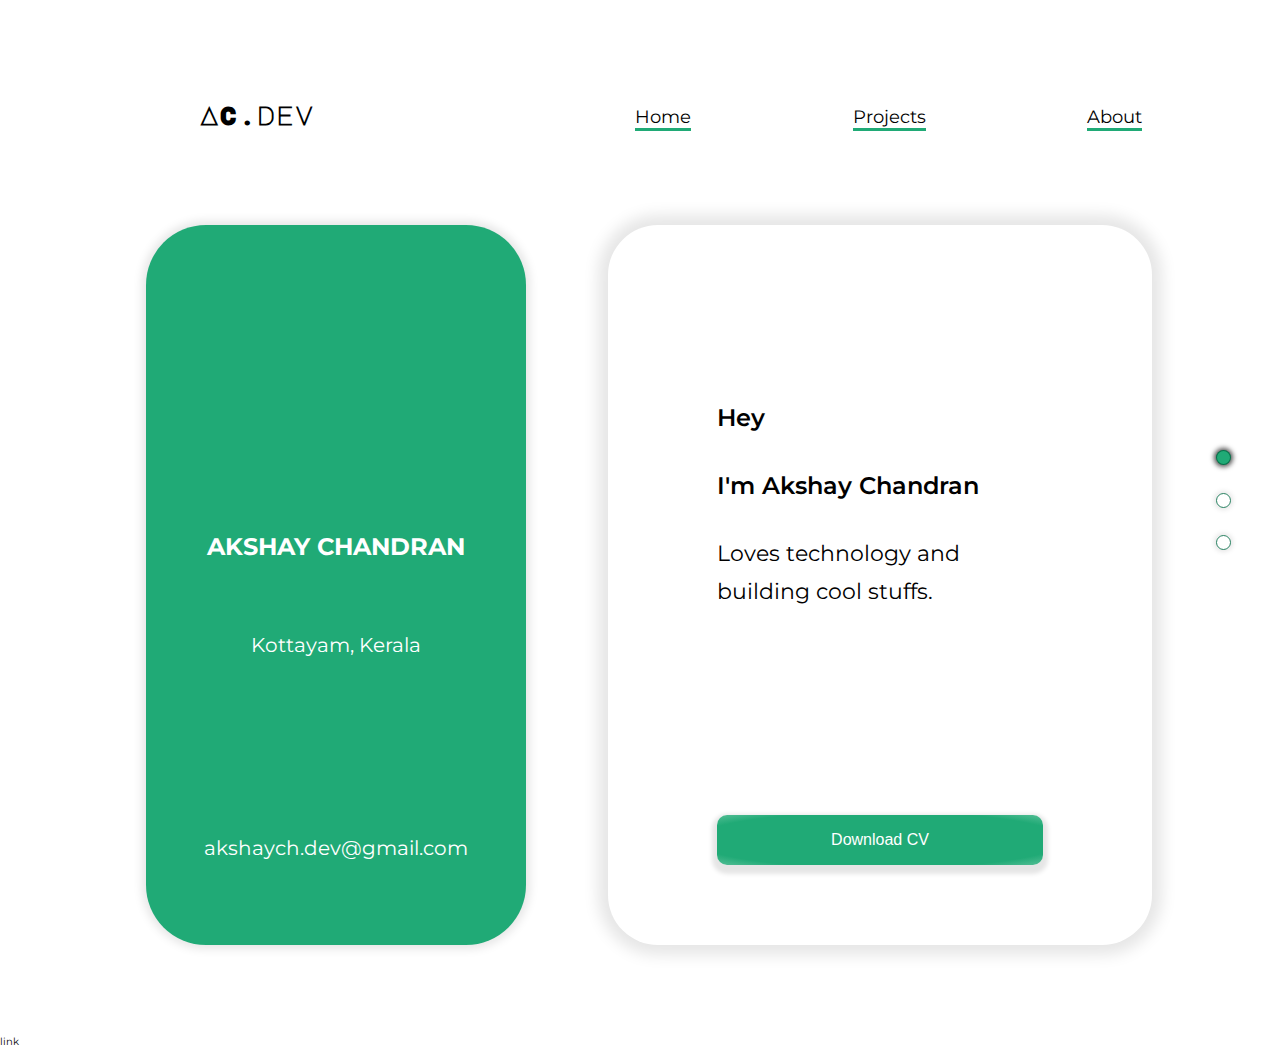
==== portfolio_page.html @ 0db4fcb4 "Home page completed." ====
<!DOCTYPE html>
<html lang="en">
<head>
    <meta charset="UTF-8">
    <meta name="viewport" content="width=device-width, initial-scale=1.0">
    <title>Portfolio Page</title>

    <!-- Local css -->
    <link rel="stylesheet" href="./styles/portfolio_page.css">

    <!-- Google fonts -->
    <link href="https://fonts.googleapis.com/css2?family=Major+Mono+Display&family=Montserrat&family=Poppins&display=swap"
    rel="stylesheet">

    <!-- Font awesome -->
    <link rel="stylesheet" href="https://cdnjs.cloudflare.com/ajax/libs/font-awesome/5.4.2/css/all.min.css"
        integrity="sha512-NicFTMUg/LwBeG8C7VG+gC4YiiRtQACl98QdkmfsLy37RzXdkaUAuPyVMND0olPP4Jn8M/ctesGSB2pgUBDRIw=="
        crossorigin="anonymous" />
</head>
<body>
    <main>
        <div class="nav-container nav-home">
            <nav id="navbar">
                <h1 id="heading">AC.dev</h1>
                <ul>
                    <li class="home-link"><a href="#home">Home</a></li>
                    <li class="about-link"><a href="#about">Projects</a></li>
                    <li class="project-link"><a href="#projects">About </a></li>
                </ul>
            </nav>
        </div>

        <!-- Side dots -->
        <div class="side-dots">
            <div class="dot1 dot-active"><a href="#"></a></div>
            <div class="dot2"><a href="#"></a></div>
            <div class="dot3"><a href="#"></a></div>
        </div>

        <section id="welcome">
            <div class="pf-card">
                <div class="pf-photo">
                    <img src="./images/Pf-images/akshay_round_crop.jpg" alt="" class="">
                </div>

                <h3 class="name">AKSHAY CHANDRAN</h3>
                <p class="pf-location"><i class="fas fa-map-marker-alt"></i> Kottayam, Kerala</p>
                <div class="pf-contact-icons">
                    <a href="#"><i class="fab fa-github"></i></a>
                    <a href="#"><i class="fab fa-linkedin-in"></i></a>
                </div>
                <p class="pf-email"><i class="fas fa-envelope"></i> akshaych.dev@gmail.com</p>

            </div>

            <div class="wel-note">
                <div class="wel-note-content">
                    <p class="wel-note-main">Hey</p>
                    <p class="wel-note-main">I'm Akshay Chandran</p>
                    <p class="wel-note-sub">Loves technology and building cool stuffs.</p>
                </div>
                <button class="wel-btn">Download CV</button>
            </div>

        </section>







        <section id="projects">
            <div class="project-tile">
                <a href="#">link</a>
            </div>
        </section>
        <section id="about">
            <div id="profile-link"></div>
        </section>
    </main>


    <!-- javascript -->
    <script src="./portfolio_page.js"></script>
</body>
</html>
---- styles/portfolio_page.css ----
html {
  font-size: 62.5%;
}

* {
  margin: 0;
  padding: 0;
  -webkit-box-sizing: border-box;
          box-sizing: border-box;
}

body {
  color: black;
  font-family: 'Montserrat', sans-serif;
}

h1 {
  font-size: 2.5rem;
  font-weight: bolder;
}

p {
  font-size: 1.4rem;
}

i {
  font-size: 1.5rem;
}

li {
  font-size: 1.6rem;
}

a {
  color: black;
  text-decoration: none;
}

.nav-home nav {
  min-height: 15vh;
  display: -ms-grid;
  display: grid;
  -ms-grid-columns: 5% 1fr 1fr 10%;
      grid-template-columns: 5% 1fr 1fr 10%;
  -ms-grid-rows: 5% 1fr 5%;
      grid-template-rows: 5% 1fr 5%;
  justify-items: center;
  -webkit-box-align: end;
      -ms-flex-align: end;
          align-items: flex-end;
}

.nav-home #heading {
  -ms-grid-column: 2;
  -ms-grid-column-span: 1;
  grid-column: 2/3;
  -ms-grid-row: 2;
  -ms-grid-row-span: 1;
  grid-row: 2/3;
  font-family: 'Major Mono Display', monospace;
  -ms-grid-column-align: self-start;
      justify-self: self-start;
  margin-left: 25%;
}

.nav-home ul {
  -ms-grid-column: 3;
  -ms-grid-column-span: 1;
  grid-column: 3/4;
  -ms-grid-row: 2;
  -ms-grid-row-span: 1;
  grid-row: 2/3;
  justify-self: self-end;
  width: 95%;
  display: -webkit-box;
  display: -ms-flexbox;
  display: flex;
  -webkit-box-pack: justify;
      -ms-flex-pack: justify;
          justify-content: space-between;
  padding-right: 10px;
}

.nav-home ul li {
  list-style: none;
  font-size: 1.8rem;
}

.nav-home ul li a {
  border-bottom: solid 3px #20AA76;
}

#welcome {
  display: -ms-grid;
  display: grid;
  -ms-grid-columns: 5% 1fr 1fr 10%;
      grid-template-columns: 5% 1fr 1fr 10%;
  -ms-grid-rows: 10% 1fr 10%;
      grid-template-rows: 10% 1fr 10%;
  justify-items: center;
  -webkit-box-align: center;
      -ms-flex-align: center;
          align-items: center;
}

#welcome .pf-card {
  -ms-grid-column: 2;
  -ms-grid-column-span: 1;
  grid-column: 2/3;
  -ms-grid-row: 2;
  -ms-grid-row-span: 1;
  grid-row: 2/3;
  width: 70%;
  height: 100%;
  border-radius: 60px;
  background: #20AA76;
  display: -webkit-box;
  display: -ms-flexbox;
  display: flex;
  -webkit-box-orient: vertical;
  -webkit-box-direction: normal;
      -ms-flex-direction: column;
          flex-direction: column;
  -ms-flex-pack: distribute;
      justify-content: space-around;
  -webkit-box-align: center;
      -ms-flex-align: center;
          align-items: center;
  color: white;
  -webkit-box-shadow: 0px 0px 10px 4px rgba(0, 0, 0, 0.1);
          box-shadow: 0px 0px 10px 4px rgba(0, 0, 0, 0.1);
}

#welcome .pf-card .pf-photo {
  border-radius: 50%;
  overflow: hidden;
  width: 16vw;
  height: 16vw;
  position: relative;
}

#welcome .pf-card .pf-photo img {
  position: absolute;
  width: 100%;
  height: auto;
  margin: auto;
}

#welcome .pf-card h3 {
  font-size: 2.4rem;
}

#welcome .pf-card p {
  font-size: 2rem;
}

#welcome .pf-card .pf-location i {
  font-size: 2.5rem;
}

#welcome .pf-card .pf-email {
  margin-bottom: 50px;
}

#welcome .pf-card .pf-email i {
  font-size: 2.5rem;
}

#welcome .pf-card .pf-contact-icons i {
  font-size: 3rem;
  margin: 10px;
  color: white;
}

#welcome .wel-note {
  -ms-grid-column: 3;
  -ms-grid-column-span: 1;
  grid-column: 3/4;
  -ms-grid-row: 2;
  -ms-grid-row-span: 1;
  grid-row: 2/3;
  width: 100%;
  height: 100%;
  border-radius: 50px;
  -webkit-box-shadow: 0px 0px 15px 10px rgba(0, 0, 0, 0.1);
          box-shadow: 0px 0px 15px 10px rgba(0, 0, 0, 0.1);
  display: -webkit-box;
  display: -ms-flexbox;
  display: flex;
  -webkit-box-orient: vertical;
  -webkit-box-direction: normal;
      -ms-flex-direction: column;
          flex-direction: column;
  -webkit-box-pack: center;
      -ms-flex-pack: center;
          justify-content: center;
  -webkit-box-align: center;
      -ms-flex-align: center;
          align-items: center;
  position: relative;
}

#welcome .wel-note .wel-note-content {
  margin: 20px 10px;
  width: 60%;
  height: 60%;
}

#welcome .wel-note p {
  font-size: 2.2rem;
  margin: 10px 0px;
  line-height: 3.8rem;
}

#welcome .wel-note .wel-note-main {
  margin: 30px 0px;
  font-size: 2.4rem;
  font-weight: 600;
}

#welcome .wel-note .wel-btn {
  position: absolute;
  top: 88%;
  -webkit-transform: translateY(-88%);
          transform: translateY(-88%);
  width: 60%;
  height: 50px;
  color: white;
  background: radial-gradient(#20AA76 80%, #20aa75c2);
  border: none;
  border-radius: 10px;
  font-size: 1.6rem;
  -webkit-box-shadow: 0px 4px 4px 5px rgba(0, 0, 0, 0.1);
          box-shadow: 0px 4px 4px 5px rgba(0, 0, 0, 0.1);
}

.side-dots {
  position: fixed;
  top: 50vh;
  left: 95vw;
  width: 15px;
  height: 100px;
  display: -webkit-box;
  display: -ms-flexbox;
  display: flex;
  -webkit-box-orient: vertical;
  -webkit-box-direction: normal;
      -ms-flex-direction: column;
          flex-direction: column;
  -webkit-box-pack: justify;
      -ms-flex-pack: justify;
          justify-content: space-between;
  -webkit-box-align: center;
      -ms-flex-align: center;
          align-items: center;
  background: white;
}

.side-dots div {
  border: 1px solid #006842d7;
  border-radius: 50%;
  width: 15px;
  height: 15px;
  -webkit-box-shadow: 0px 0px 5px 2px rgba(0, 0, 0, 0.1);
          box-shadow: 0px 0px 5px 2px rgba(0, 0, 0, 0.1);
}

.side-dots .dot-active {
  background: #20AA76;
  -webkit-box-shadow: 0px 0px 5px 2px rgba(0, 0, 0, 0.7);
          box-shadow: 0px 0px 5px 2px rgba(0, 0, 0, 0.7);
}

#welcome {
  height: 100vh;
}
/*# sourceMappingURL=portfolio_page.css.map */
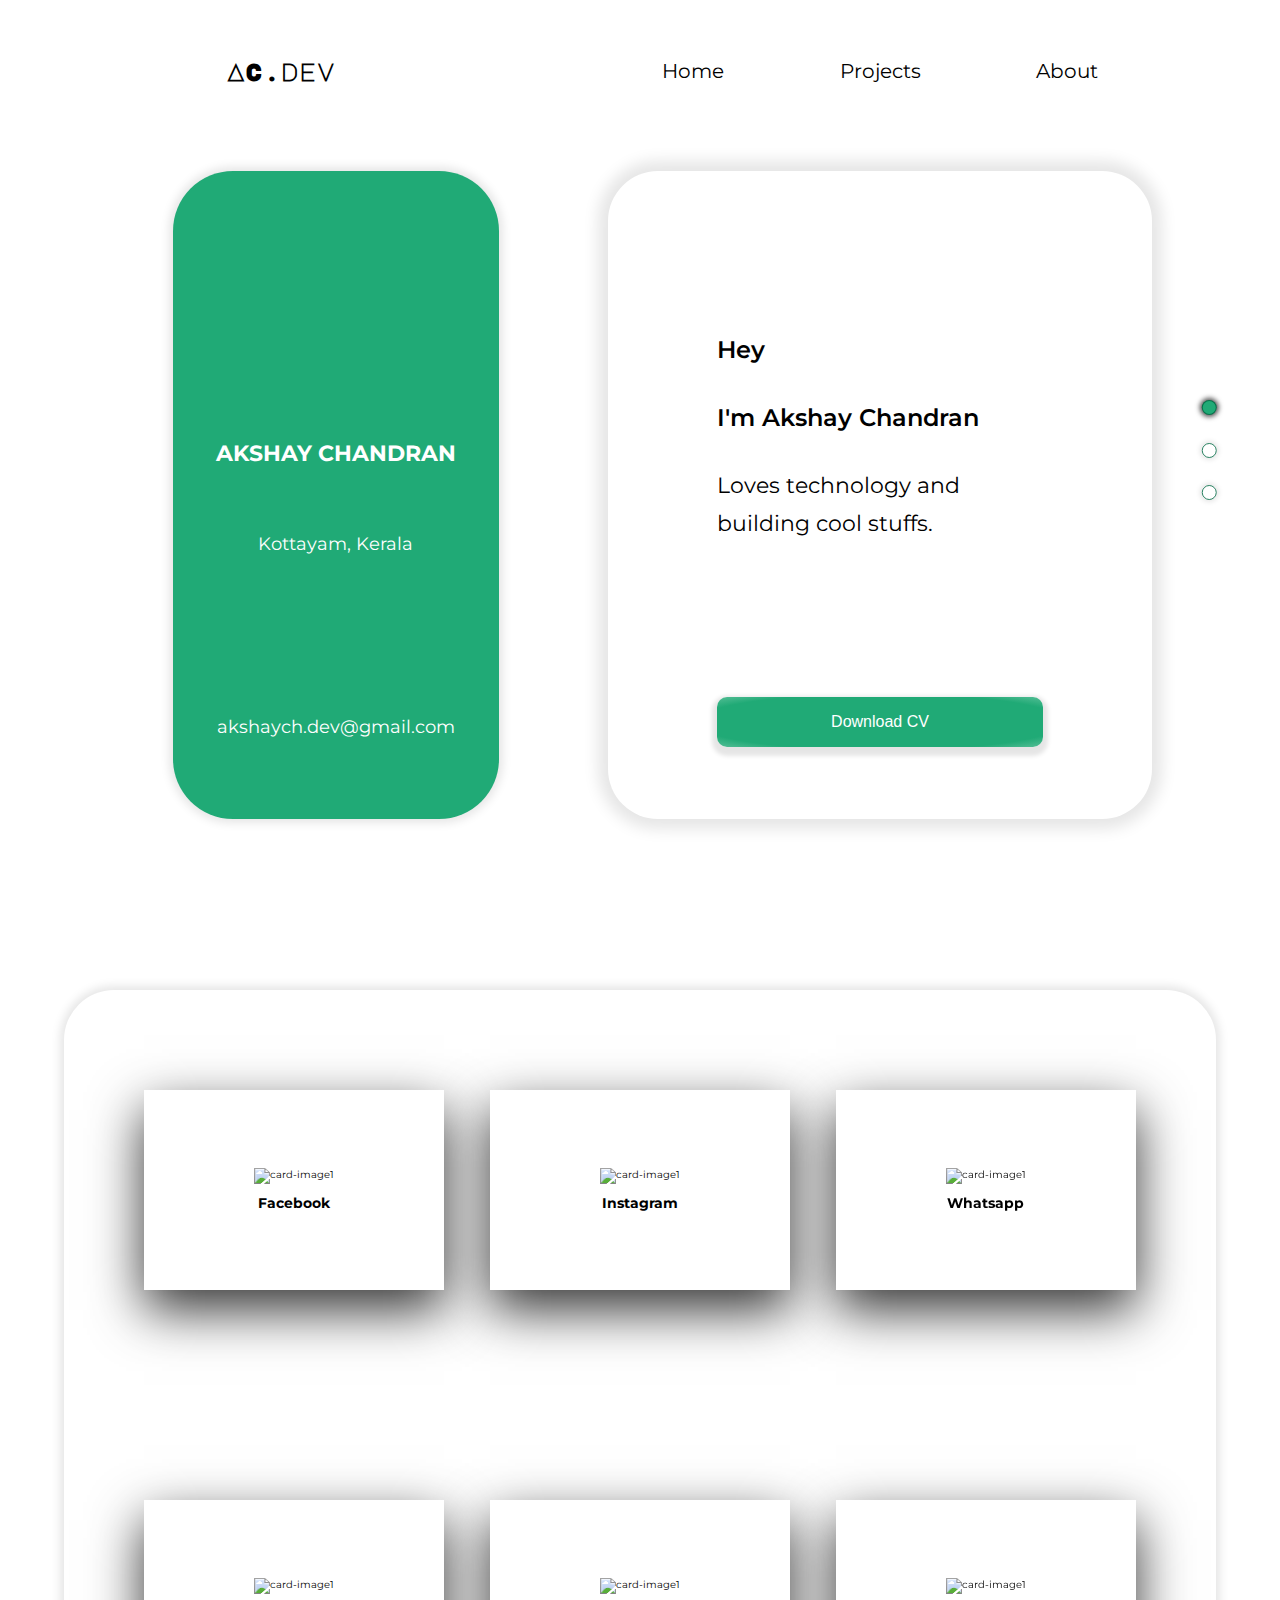
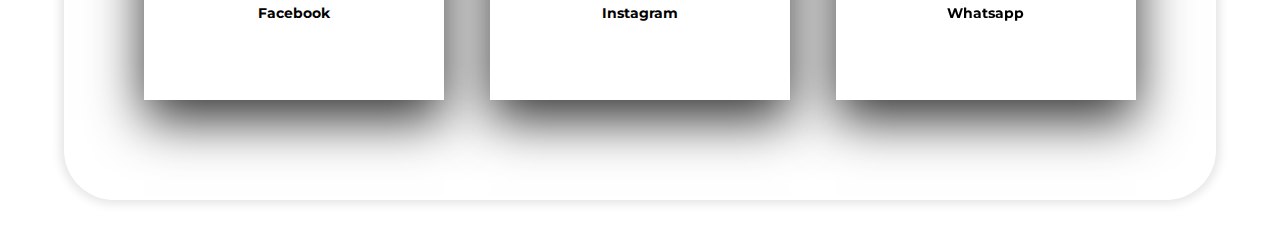
==== commit bb859426: "Projects page basic html and css added." ====
--- a/portfolio_page.html
+++ b/portfolio_page.html
@@ -22,10 +22,10 @@
         <div class="nav-container nav-home">
             <nav id="navbar">
                 <h1 id="heading">AC.dev</h1>
-                <ul>
-                    <li class="home-link"><a href="#home">Home</a></li>
-                    <li class="about-link"><a href="#about">Projects</a></li>
-                    <li class="project-link"><a href="#projects">About </a></li>
+                <ul class="nav-links">
+                    <li class="nav-link home-link"><a href="#home">Home</a></li>
+                    <li class="nav-link about-link"><a href="#about">Projects</a></li>
+                    <li class="nav-link project-link"><a href="#projects">About </a></li>
                 </ul>
             </nav>
         </div>
@@ -64,17 +64,123 @@
 
         </section>
 
+        <section id="projects">
+
+            <div class="project-tile container">
+
+                <div class="row-1">
+                    <div class="card">
+                        <div class="face face1">
+                            <div class="content">
+                                <img src="/images/facebook_low.png" alt="card-image1">
+                                <div class="title"><h3>Facebook</h3></div>
+                            </div>
+                        </div>
+                        <div class="face face2">
+                            <div class="content">
+                                <p>Lorem ipsum dolor sit amet consectetur adipisicing elit. Placeat quidem
+                                    veniam illum, minus eum voluptatem.
+                                </p>
+                                <a href="#">Read More</a>
+                            </div>
+                        </div>
+                    </div>
+
+                    <div class="card">
+                        <div class="face face1">
+                            <div class="content">
+                                <img src="/images/instagram_low.png" alt="card-image1">
+                                <h3>Instagram</h3>
+                            </div>
+                        </div>
+                        <div class="face face2">
+                            <div class="content">
+                                <p>Lorem ipsum dolor sit amet consectetur adipisicing elit. Placeat quidem
+                                    veniam illum, minus eum voluptatem.
+                                </p>
+                                <a href="#">Read More</a>
+                            </div>
+                        </div>
+                    </div>
+
+                    <div class="card">
+                        <div class="face face1">
+                            <div class="content">
+                                <img src="/images/whatsapp_low.png" alt="card-image1">
+                                <h3>Whatsapp</h3>
+                            </div>
+                        </div>
+                        <div class="face face2">
+                            <div class="content">
+                                <p>Lorem ipsum dolor sit amet consectetur adipisicing elit. Placeat quidem
+                                    veniam illum, minus eum voluptatem.
+                                </p>
+                                <a href="#">Read More</a>
+                            </div>
+                        </div>
+                    </div>
+
+                    </div>
+
+                    <div class="row-2">
+                    <div class="card">
+                        <div class="face face1">
+                            <div class="content">
+                                <img src="/images/facebook_low.png" alt="card-image1">
+                                <h3>Facebook</h3>
+                            </div>
+                        </div>
+                        <div class="face face2">
+                            <div class="content">
+                                <p>Lorem ipsum dolor sit amet consectetur adipisicing elit. Placeat quidem
+                                    veniam illum, minus eum voluptatem.
+                                </p>
+                                <a href="#">Read More</a>
+                            </div>
+                        </div>
+                    </div>
+
+                    <div class="card">
+                        <div class="face face1">
+                            <div class="content">
+                                <img src="/images/instagram_low.png" alt="card-image1">
+                                <h3>Instagram</h3>
+                            </div>
+                        </div>
+                        <div class="face face2">
+                            <div class="content">
+                                <p>Lorem ipsum dolor sit amet consectetur adipisicing elit. Placeat quidem
+                                    veniam illum, minus eum voluptatem.
+                                </p>
+                                <a href="#">Read More</a>
+                            </div>
+                        </div>
+                    </div>
+
+                    <div class="card">
+                        <div class="face face1">
+                            <div class="content">
+                                <img src="/images/whatsapp_low.png" alt="card-image1">
+                                <h3>Whatsapp</h3>
+                            </div>
+                        </div>
+                        <div class="face face2">
+                            <div class="content">
+                                <p>Lorem ipsum dolor sit amet consectetur adipisicing elit. Placeat quidem
+                                    veniam illum, minus eum voluptatem.
+                                </p>
+                                <a href="#">Read More</a>
+                            </div>
+                        </div>
+                    </div>
+                    </div>
+
+                </div>
+
+        </section>
 
 
 
-
-
-
-        <section id="projects">
-            <div class="project-tile">
-                <a href="#">link</a>
-            </div>
-        </section>
         <section id="about">
             <div id="profile-link"></div>
         </section>
--- a/styles/portfolio_page.css
+++ b/styles/portfolio_page.css
@@ -1,8 +1,9 @@
+@import url("https://fonts.googleapis.com/css2?family=Montserrat&family=Poppins&display=swap");
 html {
   font-size: 62.5%;
 }
 
-* {
+*, ::before, ::after {
   margin: 0;
   padding: 0;
   -webkit-box-sizing: border-box;
@@ -42,12 +43,12 @@
   display: grid;
   -ms-grid-columns: 5% 1fr 1fr 10%;
       grid-template-columns: 5% 1fr 1fr 10%;
-  -ms-grid-rows: 5% 1fr 5%;
-      grid-template-rows: 5% 1fr 5%;
+  -ms-grid-rows: 10% 1fr 5%;
+      grid-template-rows: 10% 1fr 5%;
   justify-items: center;
-  -webkit-box-align: end;
-      -ms-flex-align: end;
-          align-items: flex-end;
+  -webkit-box-align: center;
+      -ms-flex-align: center;
+          align-items: center;
 }
 
 .nav-home #heading {
@@ -58,9 +59,10 @@
   -ms-grid-row-span: 1;
   grid-row: 2/3;
   font-family: 'Major Mono Display', monospace;
+  font-size: 2.4rem;
   -ms-grid-column-align: self-start;
       justify-self: self-start;
-  margin-left: 25%;
+  margin-left: 30%;
 }
 
 .nav-home ul {
@@ -70,33 +72,66 @@
   -ms-grid-row: 2;
   -ms-grid-row-span: 1;
   grid-row: 2/3;
-  justify-self: self-end;
-  width: 95%;
+  justify-self: center;
+  width: 80%;
   display: -webkit-box;
   display: -ms-flexbox;
   display: flex;
   -webkit-box-pack: justify;
       -ms-flex-pack: justify;
           justify-content: space-between;
-  padding-right: 10px;
 }
 
 .nav-home ul li {
   list-style: none;
-  font-size: 1.8rem;
+  font-size: 2rem;
 }
 
 .nav-home ul li a {
-  border-bottom: solid 3px #20AA76;
+  position: relative;
+}
+
+.nav-home ul li a::after {
+  content: '';
+  display: block;
+  position: absolute;
+  width: 0;
+  height: 0;
+  background: #20AA76;
+  -webkit-transition: width 0.25s;
+  transition: width 0.25s;
+}
+
+.nav-home ul li a:hover::after {
+  width: 100%;
+  height: 4px;
+  border-radius: 2px;
+}
+
+.nav-home ul .active {
+  position: relative;
+}
+
+.nav-home ul .active::after {
+  content: '';
+  position: absolute;
+  display: block;
+  width: 100%;
+  height: 4px;
+  border-radius: 2px;
+  background: #20AA76;
+  -webkit-transition: width 0.25s;
+  transition: width 0.25s;
 }
 
 #welcome {
+  min-height: 80vh;
   display: -ms-grid;
   display: grid;
   -ms-grid-columns: 5% 1fr 1fr 10%;
       grid-template-columns: 5% 1fr 1fr 10%;
-  -ms-grid-rows: 10% 1fr 10%;
-      grid-template-rows: 10% 1fr 10%;
+  -ms-grid-rows: 5% 1fr 5%;
+      grid-template-rows: 5% 1fr 5%;
   justify-items: center;
   -webkit-box-align: center;
       -ms-flex-align: center;
@@ -110,7 +145,7 @@
   -ms-grid-row: 2;
   -ms-grid-row-span: 1;
   grid-row: 2/3;
-  width: 70%;
+  width: 60%;
   height: 100%;
   border-radius: 60px;
   background: #20AA76;
@@ -134,8 +169,8 @@
 #welcome .pf-card .pf-photo {
   border-radius: 50%;
   overflow: hidden;
-  width: 16vw;
-  height: 16vw;
+  width: 14vw;
+  height: 14vw;
   position: relative;
 }
 
@@ -147,15 +182,15 @@
 }
 
 #welcome .pf-card h3 {
+  font-size: 2.2rem;
+}
+
+#welcome .pf-card p {
+  font-size: 1.8rem;
+}
+
+#welcome .pf-card .pf-location i {
   font-size: 2.4rem;
-}
-
-#welcome .pf-card p {
-  font-size: 2rem;
-}
-
-#welcome .pf-card .pf-location i {
-  font-size: 2.5rem;
 }
 
 #welcome .pf-card .pf-email {
@@ -163,11 +198,11 @@
 }
 
 #welcome .pf-card .pf-email i {
-  font-size: 2.5rem;
+  font-size: 2.4rem;
 }
 
 #welcome .pf-card .pf-contact-icons i {
-  font-size: 3rem;
+  font-size: 2.8rem;
   margin: 10px;
   color: white;
 }
@@ -236,8 +271,10 @@
 
 .side-dots {
   position: fixed;
-  top: 50vh;
-  left: 95vw;
+  top: 50%;
+  left: 95%;
+  -webkit-transform: translate(-95%, -50%);
+          transform: translate(-95%, -50%);
   width: 15px;
   height: 100px;
   display: -webkit-box;
@@ -271,7 +308,182 @@
           box-shadow: 0px 0px 5px 2px rgba(0, 0, 0, 0.7);
 }
 
-#welcome {
-  height: 100vh;
+/* font-family: 'Montserrat', sans-serif; */
+/* font-family: 'Poppins', sans-serif; */
+#projects {
+  min-height: 100vh;
+  font-family: 'Montserrat', sans-serif;
+  margin-top: 10vh;
+  display: -ms-grid;
+  display: grid;
+  -ms-grid-columns: 5% 1fr 5%;
+      grid-template-columns: 5% 1fr 5%;
+  -ms-grid-rows: 5% 1fr 5%;
+      grid-template-rows: 5% 1fr 5%;
+}
+
+.project-tile {
+  -ms-grid-column: 2;
+  -ms-grid-column-span: 1;
+  grid-column: 2/3;
+  -ms-grid-row: 2;
+  -ms-grid-row-span: 1;
+  grid-row: 2/3;
+  border-radius: 50px;
+  -webkit-box-shadow: 0px 0px 10px 4px rgba(0, 0, 0, 0.1);
+          box-shadow: 0px 0px 10px 4px rgba(0, 0, 0, 0.1);
+  display: -webkit-box;
+  display: -ms-flexbox;
+  display: flex;
+  -webkit-box-orient: vertical;
+  -webkit-box-direction: normal;
+      -ms-flex-direction: column;
+          flex-direction: column;
+  -webkit-box-pack: justify;
+      -ms-flex-pack: justify;
+          justify-content: space-between;
+  -webkit-box-align: center;
+      -ms-flex-align: center;
+          align-items: center;
+  -ms-flex-wrap: wrap;
+      flex-wrap: wrap;
+}
+
+.project-tile .row-1, .project-tile .row-2 {
+  display: -webkit-box;
+  display: -ms-flexbox;
+  display: flex;
+  -ms-flex-pack: distribute;
+      justify-content: space-around;
+  -webkit-box-align: center;
+      -ms-flex-align: center;
+          align-items: center;
+  width: 90%;
+}
+
+.card {
+  position: relative;
+}
+
+.card .face {
+  width: 300px;
+  height: 200px;
+  -webkit-transition: 0.5s;
+  transition: 0.5s;
+}
+
+.card .face.face1 {
+  position: relative;
+  background: #fff;
+  display: -webkit-box;
+  display: -ms-flexbox;
+  display: flex;
+  -webkit-box-pack: center;
+      -ms-flex-pack: center;
+          justify-content: center;
+  -webkit-box-align: center;
+      -ms-flex-align: center;
+          align-items: center;
+  z-index: 1;
+}
+
+.card .face.face1 .content img {
+  width: 150px;
+  height: auto;
+  -webkit-transition: 0.5s;
+  transition: 0.5s;
+}
+
+.card .face.face1 .content h3 {
+  margin: 10px 0 0;
+  padding: 0;
+  color: black;
+  text-align: center;
+  font-size: 1.4em;
+}
+
+.card .face.face2 {
+  position: relative;
+  background: #fff;
+  display: -webkit-box;
+  display: -ms-flexbox;
+  display: flex;
+  -webkit-box-pack: center;
+      -ms-flex-pack: center;
+          justify-content: center;
+  -webkit-box-align: center;
+      -ms-flex-align: center;
+          align-items: center;
+  padding: 20px;
+  -webkit-box-shadow: 0 20px 50px rgba(0, 0, 0, 0.8);
+          box-shadow: 0 20px 50px rgba(0, 0, 0, 0.8);
+}
+
+.card .face.face2 .content p {
+  margin: 0;
+  padding: 0;
+}
+
+.card .face.face2 .content a {
+  margin: 15px 0 0;
+  display: inline-block;
+  text-decoration: none;
+  font-weight: 900;
+  color: #333;
+  padding: 5px;
+  border: 1px solid #333;
+}
+
+.card .face.face2 .content a:hover,
+.card .face.face2 .content a:active {
+  background: #333;
+  color: #fff;
+}
+
+.container .card .face.face1 {
+  -webkit-transform: translateY(100px);
+          transform: translateY(100px);
+}
+
+.container .card:hover .face.face1,
+.container .card:focus .face.face1,
+.container .card:active .face.face1 {
+  /* background: skyblue; */
+  -webkit-transform: translateY(0px);
+          transform: translateY(0px);
+}
+
+.container .card .face.face1 .content {
+  opacity: 1;
+  -webkit-transition: 0.5s;
+  transition: 0.5s;
+}
+
+.container .card:hover .face.face1 .content,
+.container .card:focus .face.face1 .content,
+.container .card:active .face.face1 .content {
+  opacity: 0.2;
+}
+
+.container .card .face.face2 {
+  -webkit-transform: translateY(-100px);
+          transform: translateY(-100px);
+}
+
+.container .card:hover .face.face2,
+.container .card:focus .face.face2,
+.container .card:active .face.face2 {
+  -webkit-transform: translateY(0px);
+          transform: translateY(0px);
+}
+
+@media (max-width: 700px) {
+  /* body{
+        display: none;
+    }  */
+  .container .card .face {
+    width: 100%;
+    height: 200px;
+  }
 }
 /*# sourceMappingURL=portfolio_page.css.map */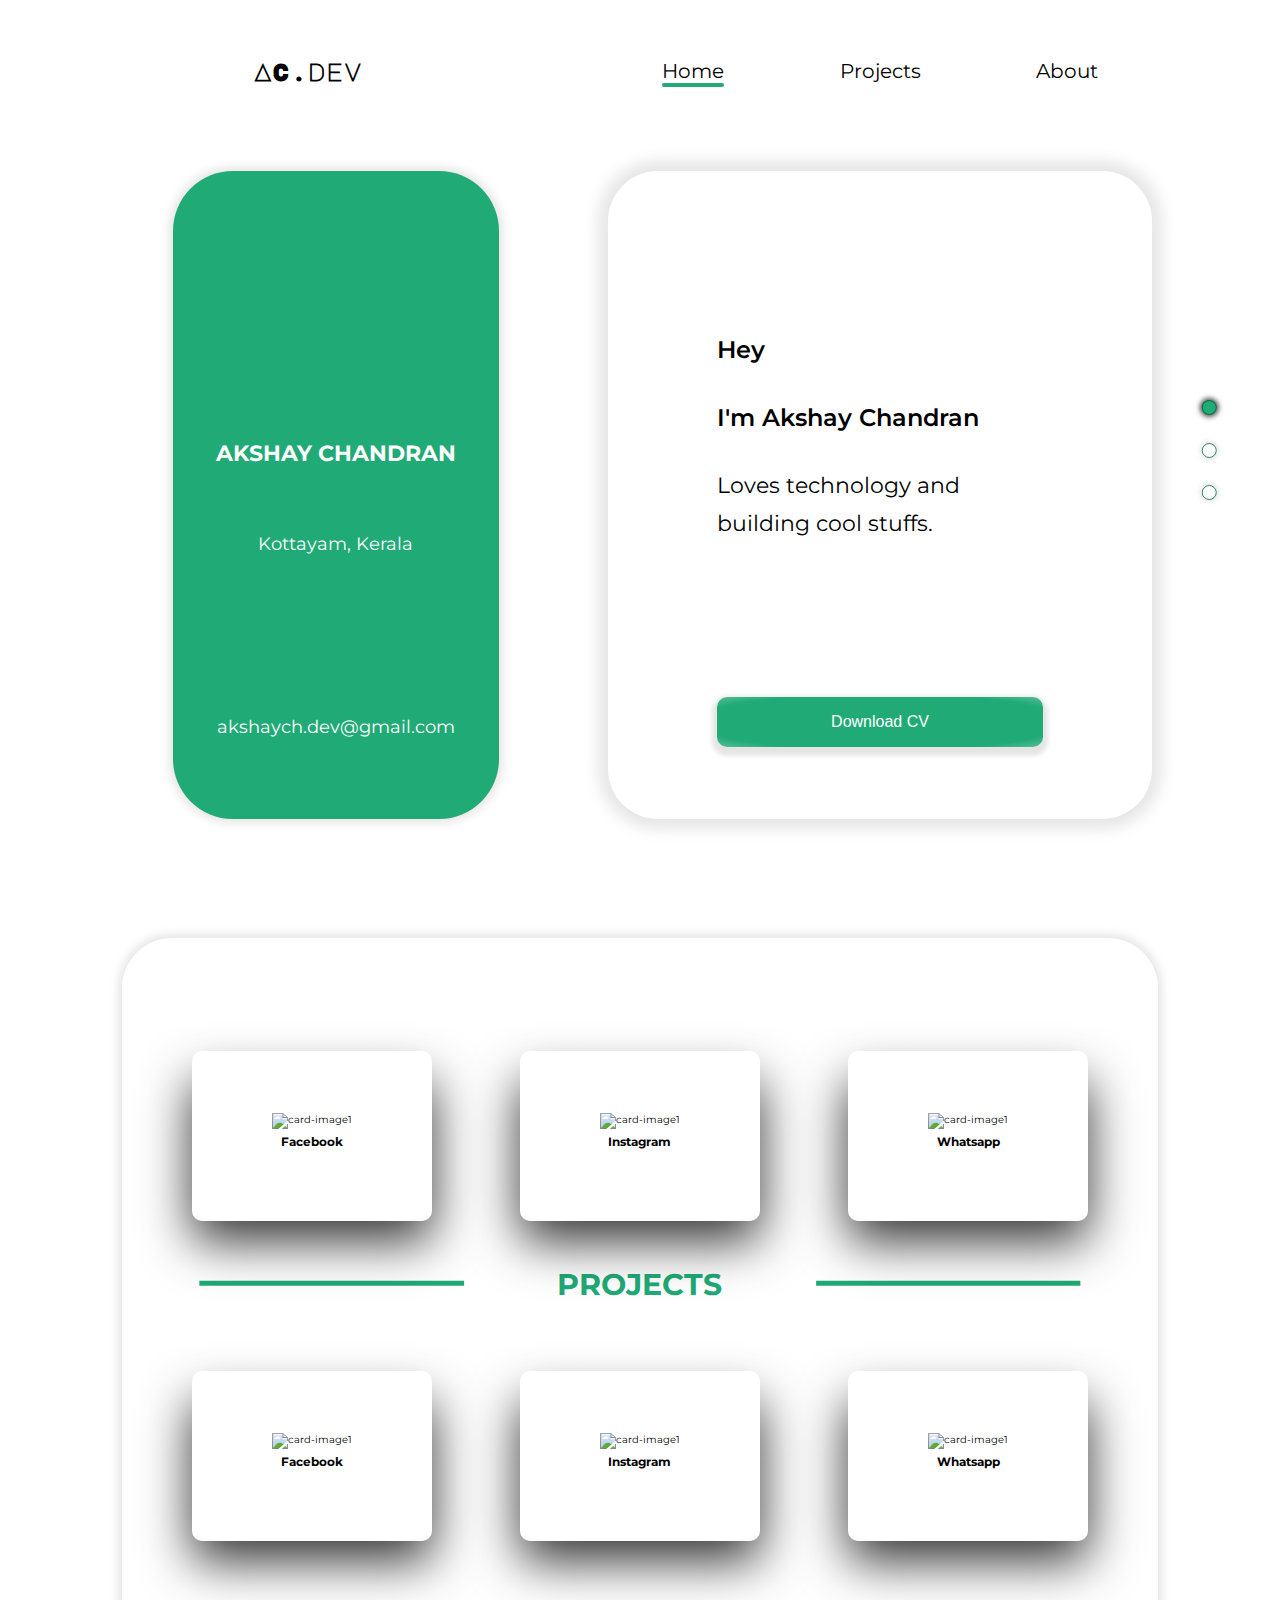
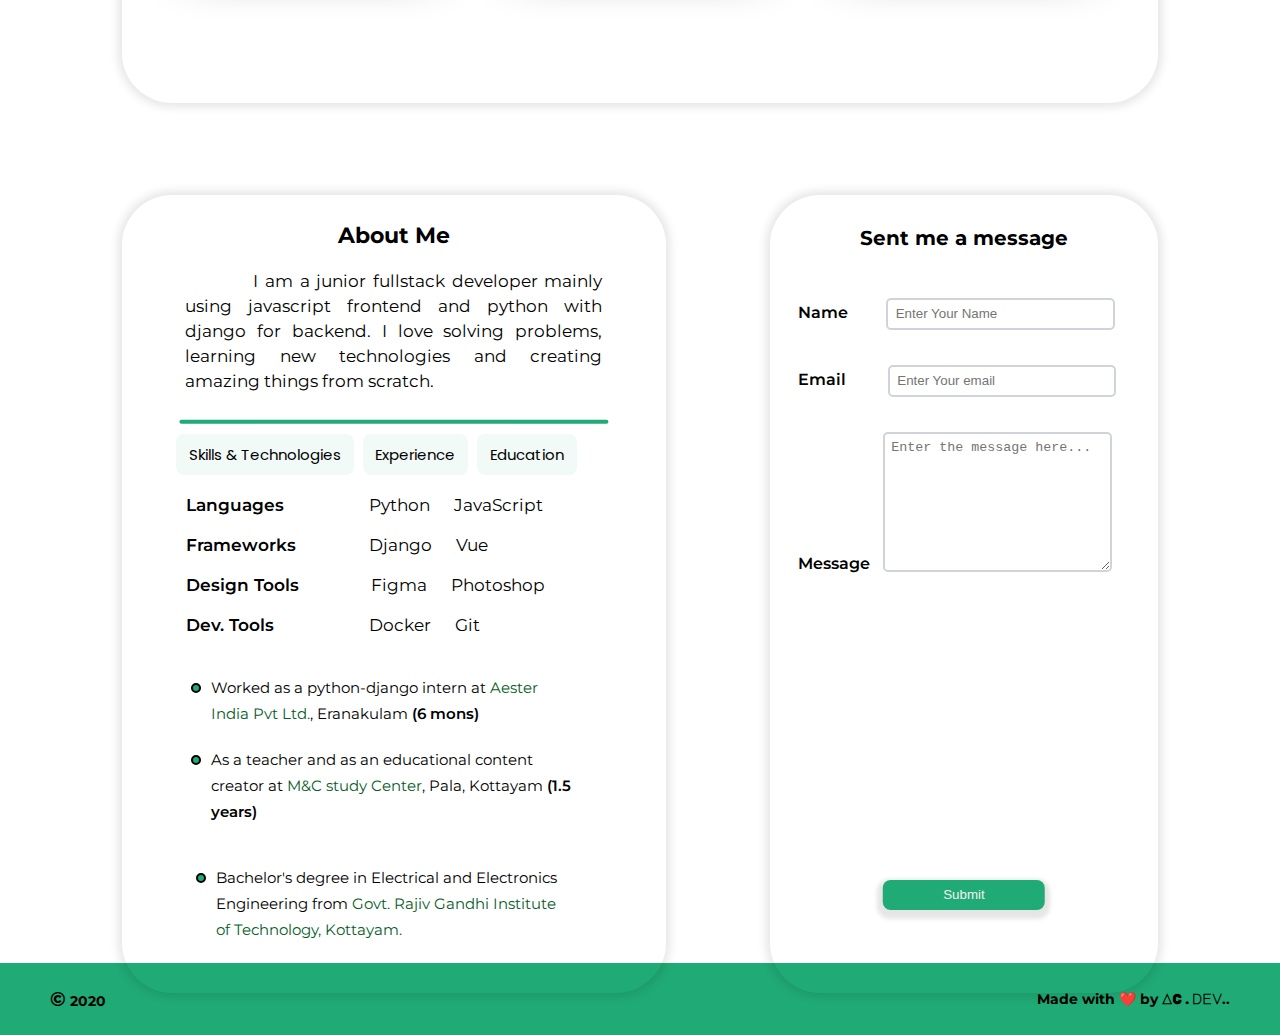
==== commit fc4dd264: "Added title in middle of the project grid" ====
--- a/portfolio_page.html
+++ b/portfolio_page.html
@@ -9,32 +9,39 @@
     <link rel="stylesheet" href="./styles/portfolio_page.css">
 
     <!-- Google fonts -->
-    <link href="https://fonts.googleapis.com/css2?family=Major+Mono+Display&family=Montserrat&family=Poppins&display=swap"
-    rel="stylesheet">
+    <link
+        href="https://fonts.googleapis.com/css2?family=Lobster&family=Major+Mono+Display&family=Montserrat&family=Poppins&display=swap"
+        rel="stylesheet">
 
     <!-- Font awesome -->
     <link rel="stylesheet" href="https://cdnjs.cloudflare.com/ajax/libs/font-awesome/5.4.2/css/all.min.css"
         integrity="sha512-NicFTMUg/LwBeG8C7VG+gC4YiiRtQACl98QdkmfsLy37RzXdkaUAuPyVMND0olPP4Jn8M/ctesGSB2pgUBDRIw=="
         crossorigin="anonymous" />
+
+    <!-- iconify icons-->
+    <script src="https://code.iconify.design/1/1.0.7/iconify.min.js"></script>
 </head>
 <body>
     <main>
-        <div class="nav-container nav-home">
+        <div class="parent-container">
+
+        <!-- nav-home -->
+        <div class="nav-home">
             <nav id="navbar">
                 <h1 id="heading">AC.dev</h1>
                 <ul class="nav-links">
-                    <li class="nav-link home-link"><a href="#home">Home</a></li>
-                    <li class="nav-link about-link"><a href="#about">Projects</a></li>
-                    <li class="nav-link project-link"><a href="#projects">About </a></li>
+                    <li class="nav-link welcome-link active"><a href="#welcome">Home</a></li>
+                    <li class="nav-link projects-link"><a href="#projects">Projects</a></li>
+                    <li class="nav-link about-link"><a href="#about">About </a></li>
                 </ul>
             </nav>
         </div>
 
         <!-- Side dots -->
         <div class="side-dots">
-            <div class="dot1 dot-active"><a href="#"></a></div>
-            <div class="dot2"><a href="#"></a></div>
-            <div class="dot3"><a href="#"></a></div>
+            <div class="dot-link welcome-dot dot-active"><a href="#welcome"></a></div>
+            <div class="dot-link projects-dot"><a href="#projects"></a></div>
+            <div class="dot-link about-dot"><a href="#about"></a></div>
         </div>
 
         <section id="welcome">
@@ -122,6 +129,12 @@
 
                     </div>
 
+                    <div class="project-title">
+                        <div class="title-container">
+                            <h2>Projects</h2>
+                        </div>
+                    </div>
+
                     <div class="row-2">
                     <div class="card">
                         <div class="face face1">
@@ -182,8 +195,136 @@
 
 
         <section id="about">
-            <div id="profile-link"></div>
+            <div id="profile-link" class="about-page">
+
+                <!-- about me box -->
+                <div class="about-me">
+                    <div class="about-description">
+                        <h3 class="about-head">About Me</h3>
+                        <p class="about-des-details">
+                            &emsp;&emsp;&emsp;&emsp;I am a junior fullstack developer mainly using javascript frontend and
+                            python with django for backend. I love solving problems,
+                            learning new technologies and creating amazing things from scratch.
+                        </p>
+                    </div>
+                    <div class="about-info">
+                        <div class="about-tabs">
+                            <button class="tab-links" onclick="openSec(event, 'Skills')" id="defaultOpen">Skills & Technologies</button>
+                            <button class="tab-links" onclick="openSec(event, 'Experience')">Experience</button>
+                            <button class="tab-links" onclick="openSec(event, 'Education')">Education</button>
+                        </div>
+
+                        <!-- Tab content -->
+                        <div id="Skills" class="tab-content">
+                            <p class="languages">
+                                <span class="m-text">Languages</span>
+                                <span class="opt">
+                                &emsp;<a target="_blank" href="https://www.python.org/"><i class="fab fa-python"></i></a> Python
+                                <a target="_blank" href="https://developer.mozilla.org/en-US/docs/Web/JavaScript"><i class="fab fa-js"></i></a> JavaScript
+                                </span>
+                            </p>
+                            <p class="frameworks">
+                                <span class="m-text">Frameworks</span>
+                                <span class="opt">
+                                &emsp;<a target="_blank" href="https://www.djangoproject.com/"><span class="iconify" data-icon="cib:django" data-inline="false"></span></a> Django
+                                <a target="_blank" href="https://vuejs.org/"><span class="iconify" data-icon="file-icons:vue" data-inline="false"></span></a> Vue
+                                </span>
+                            </p>
+                            <p class="design_tools">
+                                <span class="m-text">Design Tools</span>
+                                <span class="opt">
+                                &emsp;<a target="_blank" href="https://www.figma.com/design/"><span class="iconify" data-icon="cib:figma" data-inline="false"></span></a> Figma
+                                <a target="_blank" href="https://www.adobe.com/in/products/photoshop.html"><span class="iconify" data-icon="cib:adobe-photoshop" data-inline="false"></span></a> Photoshop
+                                </span>
+                            </p>
+                            <p class="dev_tools">
+                                <span class="m-text">Dev. Tools</span>
+                                <span class="opt">
+                                &emsp;<a target="_blank" href="https://www.docker.com/"><span class="iconify" data-icon="cib:docker" data-inline="false"></span></a> Docker
+                                <a target="_blank" href="https://git-scm.com/"><span class="iconify" data-icon="cib:git" data-inline="false"></span></a> Git
+                                </span>
+                            </p>
+                        </div>
+
+                        <div id="Experience" class="tab-content">
+                            <ul class="exp-list">
+                                <li>Worked as a python-django intern at <a target="_blank" href="https://aesterindia.com/">Aester India Pvt Ltd.</a>,
+                                    Eranakulam <span>(6 mons)</span></li>
+                                <li>As a teacher and as an educational content creator at
+                                    <a target="_blank" href="https://www.mandcstudycentre.com/">M&C study Center</a>,
+                                    Pala, Kottayam <span>(1.5 years)</span></li>
+                            </ul>
+                        </div>
+
+                        <div id="Education" class="tab-content">
+                            <p>Bachelor's degree in Electrical and Electronics Engineering from <a target="_blank"
+                                href="http://www.rit.ac.in/">Govt. Rajiv Gandhi Institute of Technology, Kottayam.</a></p>
+                        </div>
+                    </div>
+                </div>
+
+                <!-- Contact box -->
+                <div class="contact-me">
+                    <h3 class="contact-head">Sent me a message</h3>
+                    <form id="contact-form">
+                        <!-- Name -->
+                        <div class="form-field">
+                            <label id="name-label" for="name">Name</label>
+                            <input
+                                type="text"
+                                class="form-input"
+                                id="name"
+                                placeholder="Enter Your Name"
+                                required>
+                        </div>
+                        <!-- email -->
+                        <div class="form-field">
+                            <label id="email-label" for="email">Email</label>
+                            <input
+                                type="email"
+                                class="form-input"
+                                id="email"
+                                placeholder="Enter Your email"
+                                required>
+                        </div>
+                        <!-- message -->
+                        <div class="form-field">
+                            <label id="text-label" for="text-input">Message</label>
+                            <textarea
+                                name="message"
+                                class="form-input"
+                                id="text-input"
+                                placeholder="Enter the message here..."
+                                required></textarea>
+                        </div>
+                        <!-- Submit button -->
+                        <button id="submit" class="submit-button" type="submit">
+                            Submit</button>
+                    </form>
+                </div>
+            </div>
+
+            <!-- end button to top -->
+            <div class="btn-top">
+                <div class="btn-img"><a href="#welcome"><i class="fas fa-angle-up"></i></a></div>
+            </div>
         </section>
+
+        <!-- footer -->
+        <footer id="footer-tab">
+            <div class="footer-left">
+                <p><span class="copyright">&#169;</span> 2020</p>
+            </div>
+            <div class="icons">
+                <a href="#"><i class="fab fa-github"></i></a>
+                <a href="#"><i class="fab fa-linkedin-in"></i></a>
+            </div>
+            <div class="footer-right">
+                <p>Made with ❤️️ by <span>AC.dev</span>..</p>
+            </div>
+        </footer>
+
+        </div>
     </main>
 
 
--- a/styles/portfolio_page.css
+++ b/styles/portfolio_page.css
@@ -1,6 +1,7 @@
 @import url("https://fonts.googleapis.com/css2?family=Montserrat&family=Poppins&display=swap");
 html {
   font-size: 62.5%;
+  scroll-behavior: smooth;
 }
 
 *, ::before, ::after {
@@ -15,6 +16,10 @@
   font-family: 'Montserrat', sans-serif;
 }
 
+section {
+  scroll-snap-align: start;
+}
+
 h1 {
   font-size: 2.5rem;
   font-weight: bolder;
@@ -35,6 +40,11 @@
 a {
   color: black;
   text-decoration: none;
+}
+
+.nav-home {
+  -webkit-transition: background 250ms ease-in;
+  transition: background 250ms ease-in;
 }
 
 .nav-home nav {
@@ -62,7 +72,7 @@
   font-size: 2.4rem;
   -ms-grid-column-align: self-start;
       justify-self: self-start;
-  margin-left: 30%;
+  margin-left: 35%;
 }
 
 .nav-home ul {
@@ -89,6 +99,7 @@
 
 .nav-home ul li a {
   position: relative;
+  text-decoration: none;
 }
 
 .nav-home ul li a::after {
@@ -106,6 +117,8 @@
   width: 100%;
   height: 4px;
   border-radius: 2px;
+  -webkit-box-shadow: 0px 4px 6px 4px rgba(0, 0, 0, 0.1);
+          box-shadow: 0px 4px 6px 4px rgba(0, 0, 0, 0.1);
 }
 
 .nav-home ul .active {
@@ -122,6 +135,57 @@
   background: #20AA76;
   -webkit-transition: width 0.25s;
   transition: width 0.25s;
+}
+
+.nav-container {
+  background: #20AA76;
+  position: fixed;
+  top: 0;
+  width: 100%;
+  z-index: 2;
+  -webkit-transition: background 250ms ease-in;
+  transition: background 250ms ease-in;
+  -webkit-box-shadow: 0px 4px 20px 5px rgba(0, 0, 0, 0.3);
+          box-shadow: 0px 4px 20px 5px rgba(0, 0, 0, 0.3);
+}
+
+.nav-container nav {
+  min-height: 8vh;
+  display: -ms-grid;
+  display: grid;
+}
+
+.nav-container nav #heading {
+  font-size: 2rem;
+  margin-left: 20%;
+  color: #0f0f0f;
+}
+
+.nav-container nav ul {
+  width: 90%;
+}
+
+.nav-container nav ul li {
+  font-size: 1.6rem;
+}
+
+.nav-container nav ul li a {
+  color: #0f0f0f;
+}
+
+.nav-container nav ul li a::after {
+  background: rgba(0, 0, 0, 0.6);
+}
+
+.nav-container nav ul li a:hover::after {
+  height: 2px;
+  -webkit-box-shadow: 0px 4px 6px 4px rgba(24, 126, 83, 0.322);
+          box-shadow: 0px 4px 6px 4px rgba(24, 126, 83, 0.322);
+}
+
+.nav-container nav ul .active::after {
+  height: 2px;
+  background: rgba(0, 0, 0, 0.6);
 }
 
 #welcome {
@@ -263,10 +327,17 @@
   color: white;
   background: radial-gradient(#20AA76 80%, #20aa75c2);
   border: none;
+  outline: none;
   border-radius: 10px;
   font-size: 1.6rem;
+  cursor: pointer;
   -webkit-box-shadow: 0px 4px 4px 5px rgba(0, 0, 0, 0.1);
           box-shadow: 0px 4px 4px 5px rgba(0, 0, 0, 0.1);
+}
+
+#welcome .wel-note .wel-btn:active {
+  -webkit-box-shadow: none;
+          box-shadow: none;
 }
 
 .side-dots {
@@ -293,13 +364,29 @@
   background: white;
 }
 
-.side-dots div {
+.side-dots .dot-link {
   border: 1px solid #006842d7;
   border-radius: 50%;
   width: 15px;
   height: 15px;
+  cursor: pointer;
   -webkit-box-shadow: 0px 0px 5px 2px rgba(0, 0, 0, 0.1);
           box-shadow: 0px 0px 5px 2px rgba(0, 0, 0, 0.1);
+  position: relative;
+}
+
+.side-dots .dot-link a::before {
+  content: '';
+  position: absolute;
+  display: block;
+  border-radius: 50%;
+  top: 50%;
+  left: 50%;
+  -webkit-transform: translate(-50%, -50%);
+          transform: translate(-50%, -50%);
+  width: 15px;
+  height: 15px;
+  background: none;
 }
 
 .side-dots .dot-active {
@@ -311,15 +398,17 @@
 /* font-family: 'Montserrat', sans-serif; */
 /* font-family: 'Poppins', sans-serif; */
 #projects {
-  min-height: 100vh;
+  min-height: 85vh;
   font-family: 'Montserrat', sans-serif;
-  margin-top: 10vh;
+  margin-top: 5vh;
+  margin-bottom: 10vh;
   display: -ms-grid;
   display: grid;
   -ms-grid-columns: 5% 1fr 5%;
       grid-template-columns: 5% 1fr 5%;
   -ms-grid-rows: 5% 1fr 5%;
       grid-template-rows: 5% 1fr 5%;
+  justify-items: center;
 }
 
 .project-tile {
@@ -329,7 +418,10 @@
   -ms-grid-row: 2;
   -ms-grid-row-span: 1;
   grid-row: 2/3;
+  position: relative;
   border-radius: 50px;
+  width: 90%;
+  height: 85vh;
   -webkit-box-shadow: 0px 0px 10px 4px rgba(0, 0, 0, 0.1);
           box-shadow: 0px 0px 10px 4px rgba(0, 0, 0, 0.1);
   display: -webkit-box;
@@ -339,14 +431,12 @@
   -webkit-box-direction: normal;
       -ms-flex-direction: column;
           flex-direction: column;
-  -webkit-box-pack: justify;
-      -ms-flex-pack: justify;
-          justify-content: space-between;
-  -webkit-box-align: center;
-      -ms-flex-align: center;
-          align-items: center;
-  -ms-flex-wrap: wrap;
-      flex-wrap: wrap;
+  -webkit-box-pack: center;
+      -ms-flex-pack: center;
+          justify-content: center;
+  -webkit-box-align: center;
+      -ms-flex-align: center;
+          align-items: center;
 }
 
 .project-tile .row-1, .project-tile .row-2 {
@@ -358,7 +448,37 @@
   -webkit-box-align: center;
       -ms-flex-align: center;
           align-items: center;
-  width: 90%;
+  width: 95%;
+}
+
+.project-tile .project-title {
+  position: absolute;
+  z-index: -2;
+  top: 45%;
+  left: 50%;
+  -webkit-transform: translate(-50%, -45%);
+          transform: translate(-50%, -45%);
+  width: 85%;
+  height: 5px;
+  background-color: #20AA76;
+}
+
+.project-tile .project-title .title-container {
+  position: absolute;
+  top: 45%;
+  left: 50%;
+  -webkit-transform: translate(-50%, -45%);
+          transform: translate(-50%, -45%);
+  width: 40%;
+  background: white;
+}
+
+.project-tile .project-title .title-container h2 {
+  text-transform: uppercase;
+  text-align: center;
+  font-size: 3rem;
+  font-family: 'Montserrat', sans-serif;
+  color: #20AA76;
 }
 
 .card {
@@ -366,8 +486,8 @@
 }
 
 .card .face {
-  width: 300px;
-  height: 200px;
+  width: 240px;
+  height: 160px;
   -webkit-transition: 0.5s;
   transition: 0.5s;
 }
@@ -381,6 +501,7 @@
   -webkit-box-pack: center;
       -ms-flex-pack: center;
           justify-content: center;
+  border-radius: 10px;
   -webkit-box-align: center;
       -ms-flex-align: center;
           align-items: center;
@@ -388,18 +509,18 @@
 }
 
 .card .face.face1 .content img {
-  width: 150px;
+  width: 120px;
   height: auto;
   -webkit-transition: 0.5s;
   transition: 0.5s;
 }
 
 .card .face.face1 .content h3 {
-  margin: 10px 0 0;
+  margin: 5px 0 0;
   padding: 0;
   color: black;
   text-align: center;
-  font-size: 1.4em;
+  font-size: 1.2em;
 }
 
 .card .face.face2 {
@@ -414,7 +535,8 @@
   -webkit-box-align: center;
       -ms-flex-align: center;
           align-items: center;
-  padding: 20px;
+  padding: 15px;
+  border-radius: 10px;
   -webkit-box-shadow: 0 20px 50px rgba(0, 0, 0, 0.8);
           box-shadow: 0 20px 50px rgba(0, 0, 0, 0.8);
 }
@@ -425,7 +547,7 @@
 }
 
 .card .face.face2 .content a {
-  margin: 15px 0 0;
+  margin: 8px 0 0;
   display: inline-block;
   text-decoration: none;
   font-weight: 900;
@@ -441,16 +563,17 @@
 }
 
 .container .card .face.face1 {
-  -webkit-transform: translateY(100px);
-          transform: translateY(100px);
+  -webkit-transform: translateY(50px);
+          transform: translateY(50px);
 }
 
 .container .card:hover .face.face1,
 .container .card:focus .face.face1,
 .container .card:active .face.face1 {
-  /* background: skyblue; */
   -webkit-transform: translateY(0px);
           transform: translateY(0px);
+  border-bottom-left-radius: 0px;
+  border-bottom-right-radius: 0px;
 }
 
 .container .card .face.face1 .content {
@@ -475,6 +598,8 @@
 .container .card:active .face.face2 {
   -webkit-transform: translateY(0px);
           transform: translateY(0px);
+  border-top-left-radius: 0px;
+  border-top-right-radius: 0px;
 }
 
 @media (max-width: 700px) {
@@ -486,4 +611,493 @@
     height: 200px;
   }
 }
+
+#about {
+  min-height: 80vh;
+  display: -ms-grid;
+  display: grid;
+  -ms-grid-columns: 5% 1fr 5%;
+      grid-template-columns: 5% 1fr 5%;
+  -ms-grid-rows: 5% 1fr 5%;
+      grid-template-rows: 5% 1fr 5%;
+  justify-items: center;
+}
+
+.about-page {
+  -ms-grid-column: 2;
+  -ms-grid-column-span: 1;
+  grid-column: 2/3;
+  -ms-grid-row: 2;
+  -ms-grid-row-span: 1;
+  grid-row: 2/3;
+  width: 90%;
+  display: -ms-grid;
+  display: grid;
+  -ms-grid-columns: 1.4fr 1fr;
+      grid-template-columns: 1.4fr 1fr;
+  -ms-grid-rows: 1fr;
+      grid-template-rows: 1fr;
+  -webkit-box-align: center;
+      -ms-flex-align: center;
+          align-items: center;
+}
+
+.about-page .about-me {
+  -ms-grid-column: 1;
+  -ms-grid-column-span: 1;
+  grid-column: 1/2;
+  -ms-grid-row: 1;
+  -ms-grid-row-span: 1;
+  grid-row: 1/2;
+  width: 90%;
+  height: 100%;
+  justify-self: start;
+  display: -webkit-box;
+  display: -ms-flexbox;
+  display: flex;
+  -webkit-box-orient: vertical;
+  -webkit-box-direction: normal;
+      -ms-flex-direction: column;
+          flex-direction: column;
+  -webkit-box-pack: start;
+      -ms-flex-pack: start;
+          justify-content: flex-start;
+  -webkit-box-shadow: 0px 0px 10px 4px rgba(0, 0, 0, 0.1);
+          box-shadow: 0px 0px 10px 4px rgba(0, 0, 0, 0.1);
+  border-radius: 50px;
+}
+
+.about-page .contact-me {
+  -ms-grid-column: 2;
+  -ms-grid-column-span: 1;
+  grid-column: 2/3;
+  -ms-grid-row: 1;
+  -ms-grid-row-span: 1;
+  grid-row: 1/2;
+  width: 90%;
+  height: 100%;
+  justify-self: end;
+  display: -webkit-box;
+  display: -ms-flexbox;
+  display: flex;
+  -webkit-box-orient: vertical;
+  -webkit-box-direction: normal;
+      -ms-flex-direction: column;
+          flex-direction: column;
+  -webkit-box-pack: start;
+      -ms-flex-pack: start;
+          justify-content: start;
+  -webkit-box-align: center;
+      -ms-flex-align: center;
+          align-items: center;
+  -webkit-box-shadow: 0px 0px 10px 4px rgba(0, 0, 0, 0.1);
+          box-shadow: 0px 0px 10px 4px rgba(0, 0, 0, 0.1);
+  border-radius: 50px;
+}
+
+.about-description {
+  height: 35%;
+  width: 95%;
+  -ms-flex-item-align: center;
+      -ms-grid-row-align: center;
+      align-self: center;
+  margin-top: 5%;
+  font-size: 1.8rem;
+  position: relative;
+}
+
+.about-description h3 {
+  font-size: 2.2rem;
+  text-align: center;
+}
+
+.about-description p {
+  margin: 2rem 4rem;
+  padding: 0rem 1rem;
+  text-align: justify;
+  font-size: 1.7rem;
+  line-height: 2.5rem;
+}
+
+.about-description::after {
+  content: '';
+  display: block;
+  width: 83%;
+  height: 4px;
+  background: #20AA76;
+  border-radius: 4px;
+  position: absolute;
+  top: 105%;
+  left: 50%;
+  -webkit-transform: translate(-50%, -105%);
+          transform: translate(-50%, -105%);
+}
+
+.about-info {
+  height: 70%;
+  width: 80%;
+  -ms-flex-item-align: center;
+      -ms-grid-row-align: center;
+      align-self: center;
+  font-size: 1.8rem;
+  position: relative;
+  margin-top: 2rem;
+  margin-bottom: 1rem;
+}
+
+.about-info .about-tabs {
+  overflow: hidden;
+  /* Style the buttons that are used to open the tab content */
+  /* Change background color of buttons on hover */
+  /* Create an active/current tab-link class */
+  /* Style the tab content */
+  /* Go from zero to full opacity */
+}
+
+.about-info .about-tabs button {
+  background-color: #20aa7510;
+  float: left;
+  border: none;
+  outline: none;
+  cursor: pointer;
+  padding: 1vh 1vw;
+  font-family: 'Poppins', sans-serif;
+  font-size: 1.5rem;
+  border-radius: 8px;
+  margin-right: 1vh;
+  -webkit-transition: 0.3s;
+  transition: 0.3s;
+}
+
+.about-info .about-tabs button:hover {
+  background-color: #20aa7563;
+  color: #f1f1f1;
+}
+
+.about-info .about-tabs button.active {
+  background-color: #20AA76;
+  color: #f1f1f1;
+}
+
+.about-info .about-tabs .tab-content {
+  display: none;
+  padding: 6px 12px;
+  border: 1px solid #ccc;
+  border-top: none;
+  -webkit-animation: fadeEffect 500ms;
+          animation: fadeEffect 500ms;
+  /* Fading effect takes 1 second */
+}
+
+@-webkit-keyframes fadeEffect {
+  from {
+    opacity: 0;
+  }
+  to {
+    opacity: 1;
+  }
+}
+
+@keyframes fadeEffect {
+  from {
+    opacity: 0;
+  }
+  to {
+    opacity: 1;
+  }
+}
+
+.about-info #Skills {
+  margin-top: 2rem;
+}
+
+.about-info #Skills p {
+  font-size: 1.7rem;
+  margin: 2rem 1rem;
+}
+
+.about-info #Skills p .m-text {
+  font-weight: 600;
+}
+
+.about-info #Skills p i {
+  margin-left: 2rem;
+}
+
+.about-info #Skills p .iconify {
+  margin-left: 2rem;
+}
+
+.about-info #Skills .languages .opt {
+  margin-left: 4rem;
+}
+
+.about-info #Skills .frameworks .opt {
+  margin-left: 2.8rem;
+}
+
+.about-info #Skills .design_tools .opt {
+  margin-left: 2.7rem;
+}
+
+.about-info #Skills .dev_tools .opt {
+  margin-left: 5rem;
+}
+
+.about-info #Experience {
+  margin: 4rem 3.5rem;
+}
+
+.about-info #Experience .exp-list {
+  list-style: none;
+}
+
+.about-info #Experience .exp-list li {
+  margin: 2rem 0rem;
+  font-family: 'Montserrat', sans-serif;
+  font-size: 1.5rem;
+  line-height: 2.6rem;
+}
+
+.about-info #Experience .exp-list li a {
+  color: #055c1f;
+}
+
+.about-info #Experience .exp-list li a:hover,
+.about-info #Experience .exp-list li a:focus,
+.about-info #Experience .exp-list li a:active {
+  color: #20AA76;
+}
+
+.about-info #Experience .exp-list li span {
+  font-weight: 600;
+}
+
+.about-info #Experience .exp-list li::before {
+  content: "";
+  height: 1rem;
+  width: 1rem;
+  border-radius: 50%;
+  border: solid 2px black;
+  background: #20AA76;
+  display: inline-block;
+  margin: 0rem 1rem 0rem -2rem;
+}
+
+.about-info #Education {
+  margin: 4rem 4rem;
+}
+
+.about-info #Education p {
+  font-family: 'Montserrat', sans-serif;
+  font-size: 1.5rem;
+  line-height: 2.6rem;
+}
+
+.about-info #Education p::before {
+  content: "";
+  height: 1rem;
+  width: 1rem;
+  border-radius: 50%;
+  border: solid 2px black;
+  background: #20AA76;
+  display: inline-block;
+  margin: 0rem 1rem 0rem -2rem;
+}
+
+.about-info #Education a {
+  color: #055c1f;
+}
+
+.about-info #Education a:hover,
+.about-info #Education a:focus,
+.about-info #Education a:active {
+  color: #20AA76;
+}
+
+.contact-head {
+  font-size: 2rem;
+  text-align: center;
+  margin-top: 8%;
+}
+
+#contact-form {
+  width: 95%;
+  height: 90%;
+  margin-top: 1rem;
+  padding: 2.5rem 0.625rem;
+  position: relative;
+}
+
+#contact-form label {
+  font-size: 1.6rem;
+  font-weight: 600;
+  margin-left: 1rem;
+}
+
+#contact-form .form-field {
+  margin: 1rem auto 3rem auto;
+  padding: 0.25rem;
+}
+
+#contact-form .form-input {
+  display: inline-block;
+  width: 65%;
+  height: 3.2rem;
+  padding: 0.375rem 0.75rem;
+  color: black;
+  background-color: #fff;
+  background-clip: padding-box;
+  border: 2px solid #ced4da;
+  border-radius: 0.5rem;
+  -webkit-transition: border-color 0.15s ease-in-out, -webkit-box-shadow 0.15s ease-in-out;
+  transition: border-color 0.15s ease-in-out, -webkit-box-shadow 0.15s ease-in-out;
+  transition: border-color 0.15s ease-in-out, box-shadow 0.15s ease-in-out;
+  transition: border-color 0.15s ease-in-out, box-shadow 0.15s ease-in-out, -webkit-box-shadow 0.15s ease-in-out;
+}
+
+#contact-form .form-input:focus {
+  border-color: #20AA76;
+  outline: 0;
+  -webkit-box-shadow: 0 0 0 0.2rem rgba(0, 0, 0, 0.1);
+          box-shadow: 0 0 0 0.2rem rgba(0, 0, 0, 0.1);
+}
+
+#contact-form #name {
+  margin-left: 10%;
+}
+
+#contact-form #email {
+  margin-left: 11%;
+}
+
+#contact-form #text-label {
+  position: absolute;
+  top: 42%;
+  -webkit-transform: translateY(-40%);
+          transform: translateY(-40%);
+}
+
+#contact-form #text-input {
+  min-height: 140px;
+  width: 65%;
+  margin: 0% 0% 10% 27%;
+  padding: 0.625rem;
+  resize: vertical;
+}
+
+#contact-form .submit-button {
+  display: block;
+  position: absolute;
+  width: 44%;
+  top: 90%;
+  left: 50%;
+  -webkit-transform: translate(-50%, -90%);
+          transform: translate(-50%, -90%);
+  padding: 0.75rem;
+  background: #20AA76;
+  color: #f1f1f1;
+  border-radius: 8px;
+  cursor: pointer;
+  border: none;
+  outline: rgba(0, 0, 0, 0.5);
+  -webkit-box-shadow: 0px 4px 4px 5px rgba(0, 0, 0, 0.1);
+          box-shadow: 0px 4px 4px 5px rgba(0, 0, 0, 0.1);
+}
+
+.btn-top {
+  position: absolute;
+  top: 88%;
+  left: 96%;
+  -webkit-transform: translate(-96%, -88%);
+          transform: translate(-96%, -88%);
+  width: 4rem;
+  height: 4rem;
+  background: #20AA76;
+  border-radius: 50%;
+  display: none;
+  -webkit-box-pack: center;
+      -ms-flex-pack: center;
+          justify-content: center;
+  -webkit-box-align: center;
+      -ms-flex-align: center;
+          align-items: center;
+  cursor: pointer;
+  position: fixed;
+  -webkit-transition: background 1s linear;
+  transition: background 1s linear;
+  -webkit-box-shadow: 0px 0px 10px 3px rgba(0, 0, 0, 0.3);
+          box-shadow: 0px 0px 10px 3px rgba(0, 0, 0, 0.3);
+}
+
+.btn-top .btn-img a {
+  text-decoration: none;
+  color: #f1f1f1;
+}
+
+.btn-top .btn-img a i {
+  font-size: 2.3rem;
+}
+
+.btn-top:active {
+  -webkit-box-shadow: none;
+          box-shadow: none;
+}
+
+#footer-tab {
+  width: 100%;
+  height: 8vh;
+  background: #20AA76;
+  margin-top: 1rem;
+  display: -webkit-box;
+  display: -ms-flexbox;
+  display: flex;
+  -webkit-box-pack: justify;
+      -ms-flex-pack: justify;
+          justify-content: space-between;
+  -webkit-box-align: center;
+      -ms-flex-align: center;
+          align-items: center;
+  font-weight: 700;
+  -webkit-box-shadow: 0px 0px 2px 50px black 0px 0px 10px 4px rgba(0, 0, 0, 0.1);
+          box-shadow: 0px 0px 2px 50px black 0px 0px 10px 4px rgba(0, 0, 0, 0.1);
+}
+
+#footer-tab .footer-left {
+  width: 80px;
+  font-size: 1.6rem;
+  margin-left: 5rem;
+}
+
+#footer-tab .footer-left .copyright {
+  font-size: 2rem;
+}
+
+#footer-tab .icons {
+  text-align: start;
+  width: 30%;
+  margin-right: 20%;
+  margin-top: 4px;
+}
+
+#footer-tab .icons i {
+  margin: 0px 5px;
+  -webkit-transition: 250ms ease-in;
+  transition: 250ms ease-in;
+}
+
+#footer-tab .icons i:hover {
+  color: #0f6580;
+}
+
+#footer-tab .footer-right {
+  width: 50%;
+  text-align: end;
+  font-size: 1.5rem;
+  margin-right: 5rem;
+}
+
+#footer-tab .footer-right p span {
+  font-family: 'Major Mono Display', monospace;
+}
 /*# sourceMappingURL=portfolio_page.css.map */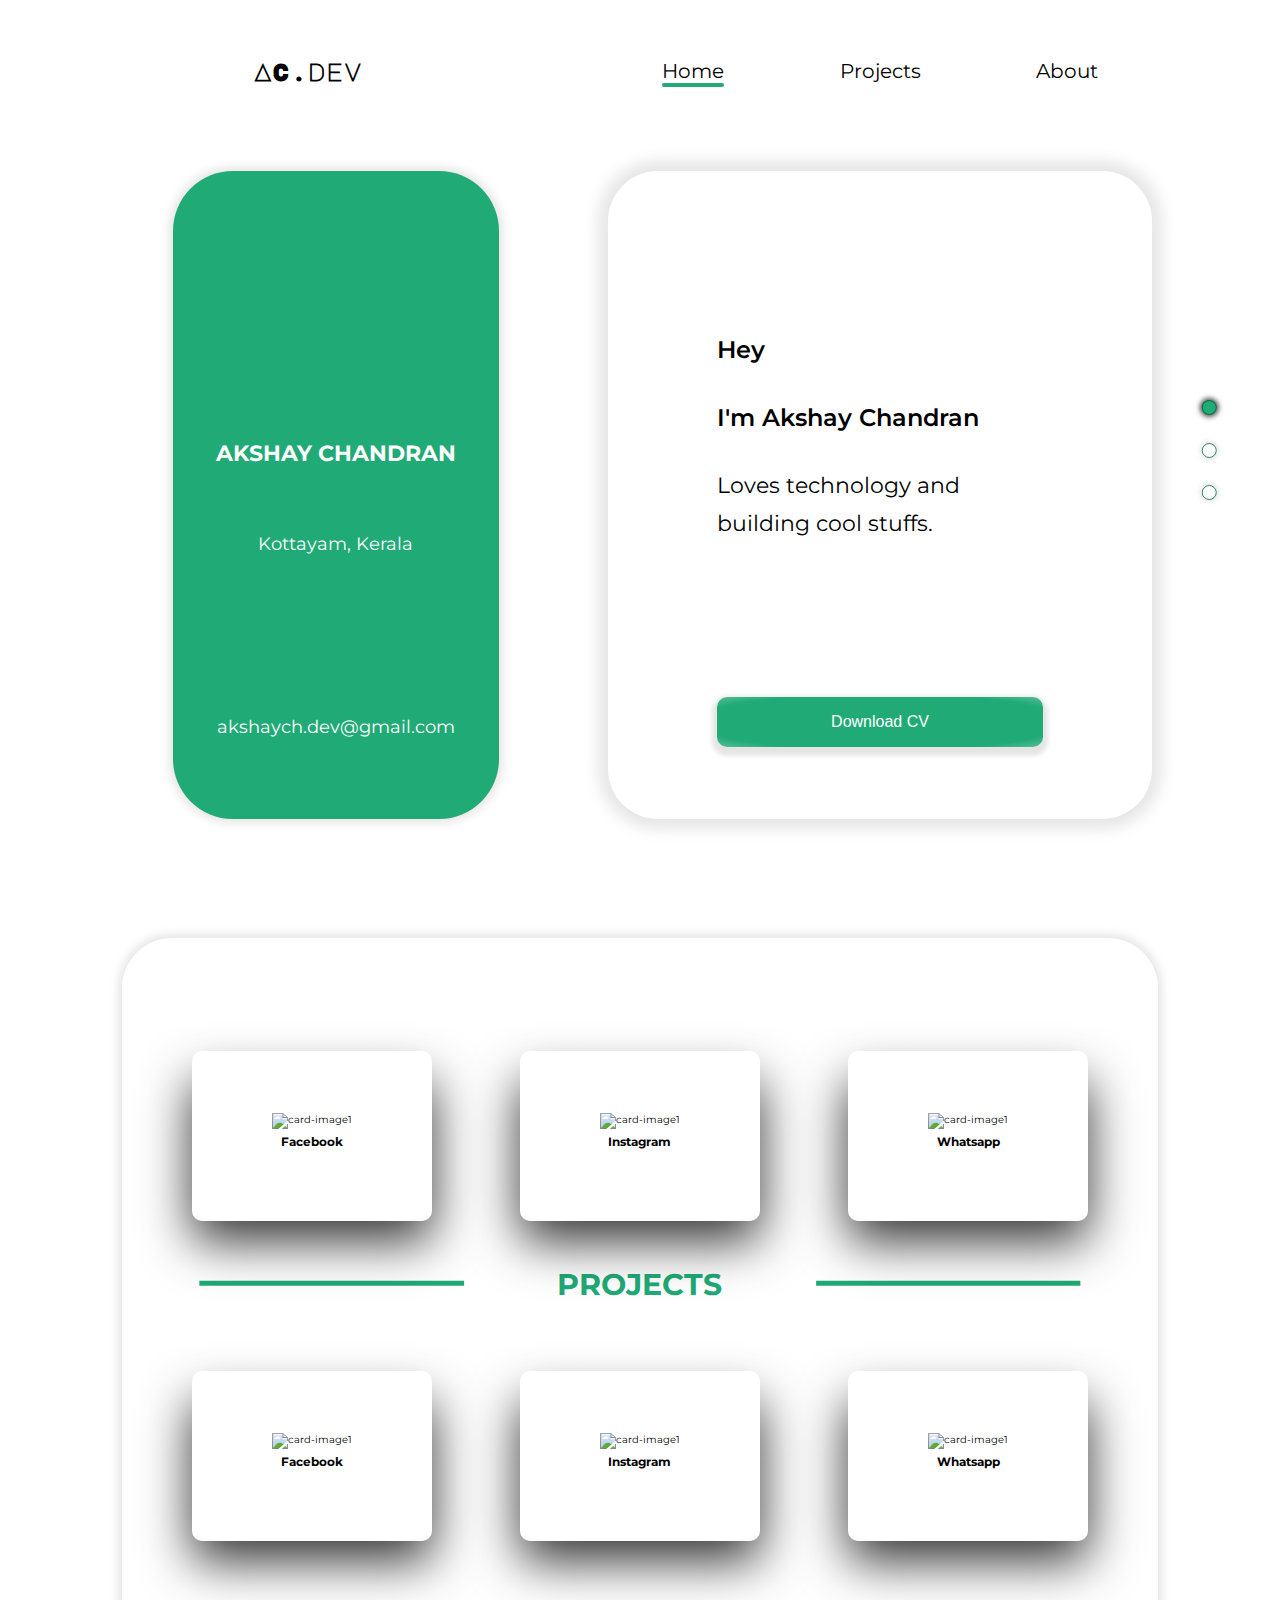
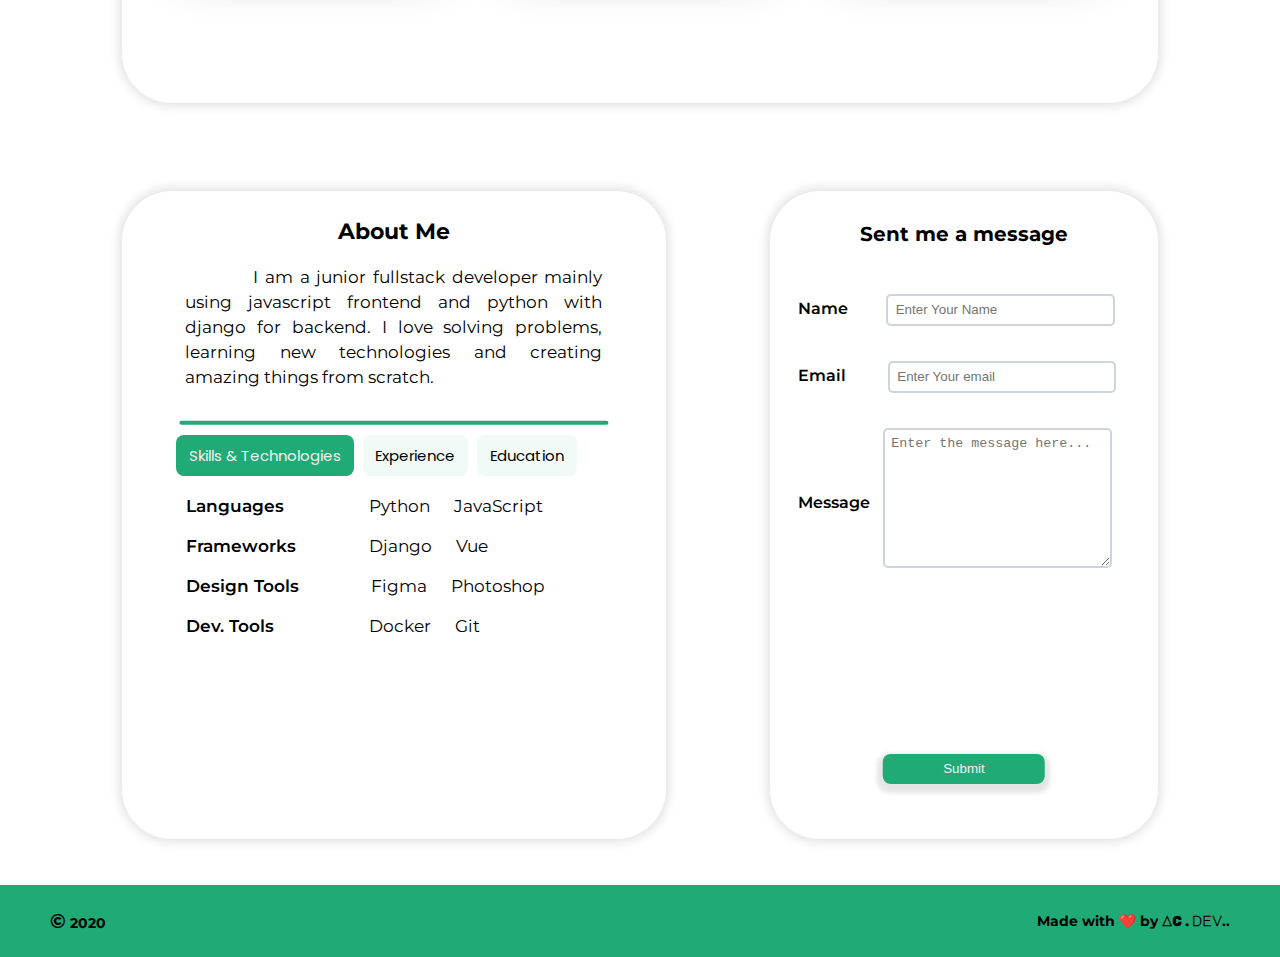
==== commit 4fa621f3: "Added responsive hamburger button to the project" ====
--- a/portfolio_page.html
+++ b/portfolio_page.html
@@ -28,6 +28,11 @@
         <!-- nav-home -->
         <div class="nav-home">
             <nav id="navbar">
+                <div class="hamburger">
+                    <div class="line"></div>
+                    <div class="line"></div>
+                    <div class="line"></div>
+                </div>
                 <h1 id="heading">AC.dev</h1>
                 <ul class="nav-links">
                     <li class="nav-link welcome-link active"><a href="#welcome">Home</a></li>
--- a/styles/portfolio_page.css
+++ b/styles/portfolio_page.css
@@ -1,4 +1,3 @@
-@import url("https://fonts.googleapis.com/css2?family=Montserrat&family=Poppins&display=swap");
 html {
   font-size: 62.5%;
   scroll-behavior: smooth;
@@ -186,6 +185,119 @@
 .nav-container nav ul .active::after {
   height: 2px;
   background: rgba(0, 0, 0, 0.6);
+}
+
+@media screen and (max-width: 600px) {
+  html, body {
+    overflow-x: hidden;
+    max-width: 100%;
+  }
+  .nav-home {
+    background: #20AA76;
+    width: 100%;
+    top: 0;
+    position: fixed;
+    -webkit-box-shadow: none;
+            box-shadow: none;
+    z-index: 5;
+    -webkit-transition: none;
+    transition: none;
+  }
+  .nav-home nav {
+    min-height: 8vh;
+    margin-top: 10px;
+    display: -webkit-box;
+    display: -ms-flexbox;
+    display: flex;
+    -ms-flex-pack: distribute;
+        justify-content: space-around;
+    -webkit-box-align: center;
+        -ms-flex-align: center;
+            align-items: center;
+    position: relative;
+  }
+  .nav-home .hamburger {
+    position: absolute;
+    cursor: pointer;
+    right: 5%;
+    top: 50%;
+    -webkit-transform: translate(-5%, -50%);
+            transform: translate(-5%, -50%);
+  }
+  .nav-home .hamburger .line {
+    width: 30px;
+    height: 3px;
+    background: black;
+    margin: 5px;
+  }
+  .nav-home #heading {
+    font-family: 'Major Mono Display', monospace;
+    font-size: 2.4rem;
+    -ms-grid-column-align: self-start;
+        justify-self: self-start;
+    margin-left: 0%;
+  }
+  .nav-home ul {
+    position: fixed;
+    top: 0;
+    background-color: #20AA76;
+    margin-top: 8vh;
+    height: 93vh;
+    width: 100%;
+    margin-left: auto;
+    display: -webkit-box;
+    display: -ms-flexbox;
+    display: flex;
+    -webkit-box-orient: vertical;
+    -webkit-box-direction: normal;
+        -ms-flex-direction: column;
+            flex-direction: column;
+    -ms-flex-pack: distribute;
+        justify-content: space-around;
+    -webkit-box-align: center;
+        -ms-flex-align: center;
+            align-items: center;
+    list-style: none;
+    /* Using a mask for the dropdown */
+    clip-path: circle(100px at 85% -25%);
+    -webkit-clip-path: circle(100px at 85% -25%);
+    -webkit-transition: all 0.3s ease-out;
+    transition: all 0.3s ease-out;
+    pointer-events: none;
+  }
+  .nav-home ul li a {
+    cursor: pointer;
+    font-size: 2rem;
+  }
+  .nav-home ul .active::after {
+    background: black;
+    -webkit-transition: width 0.2s;
+    transition: width 0.2s;
+  }
+  .nav-home ul.open {
+    clip-path: circle(1000px at 85% -25%);
+    -webkit-clip-path: circle(1000px at 85% -25%);
+    z-index: 1;
+    pointer-events: all;
+  }
+  .nav-home .nav-links li {
+    opacity: 0;
+  }
+  .nav-home .nav-links li:nth-child(1) {
+    -webkit-transition: all 0.5s ease-in 0.1s;
+    transition: all 0.5s ease-in 0.1s;
+  }
+  .nav-home .nav-links li:nth-child(2) {
+    -webkit-transition: all 0.5s ease-in 0.2s;
+    transition: all 0.5s ease-in 0.2s;
+  }
+  .nav-home .nav-links li:nth-child(3) {
+    -webkit-transition: all 0.5s ease-in 0.3s;
+    transition: all 0.5s ease-in 0.3s;
+  }
+  .nav-home .nav-links li.fade {
+    opacity: 1;
+  }
 }
 
 #welcome {
@@ -602,10 +714,17 @@
   border-top-right-radius: 0px;
 }
 
+@media screen and (max-width: 1100px) {
+  .card .face {
+    width: 210px;
+    height: 140px;
+  }
+  .card .face.face1 .content img {
+    width: 100px;
+  }
+}
+
 @media (max-width: 700px) {
-  /* body{
-        display: none;
-    }  */
   .container .card .face {
     width: 100%;
     height: 200px;
@@ -1100,4 +1219,10 @@
 #footer-tab .footer-right p span {
   font-family: 'Major Mono Display', monospace;
 }
+
+@media screen and (max-width: 1100px) {
+  html {
+    font-size: 55%;
+  }
+}
 /*# sourceMappingURL=portfolio_page.css.map */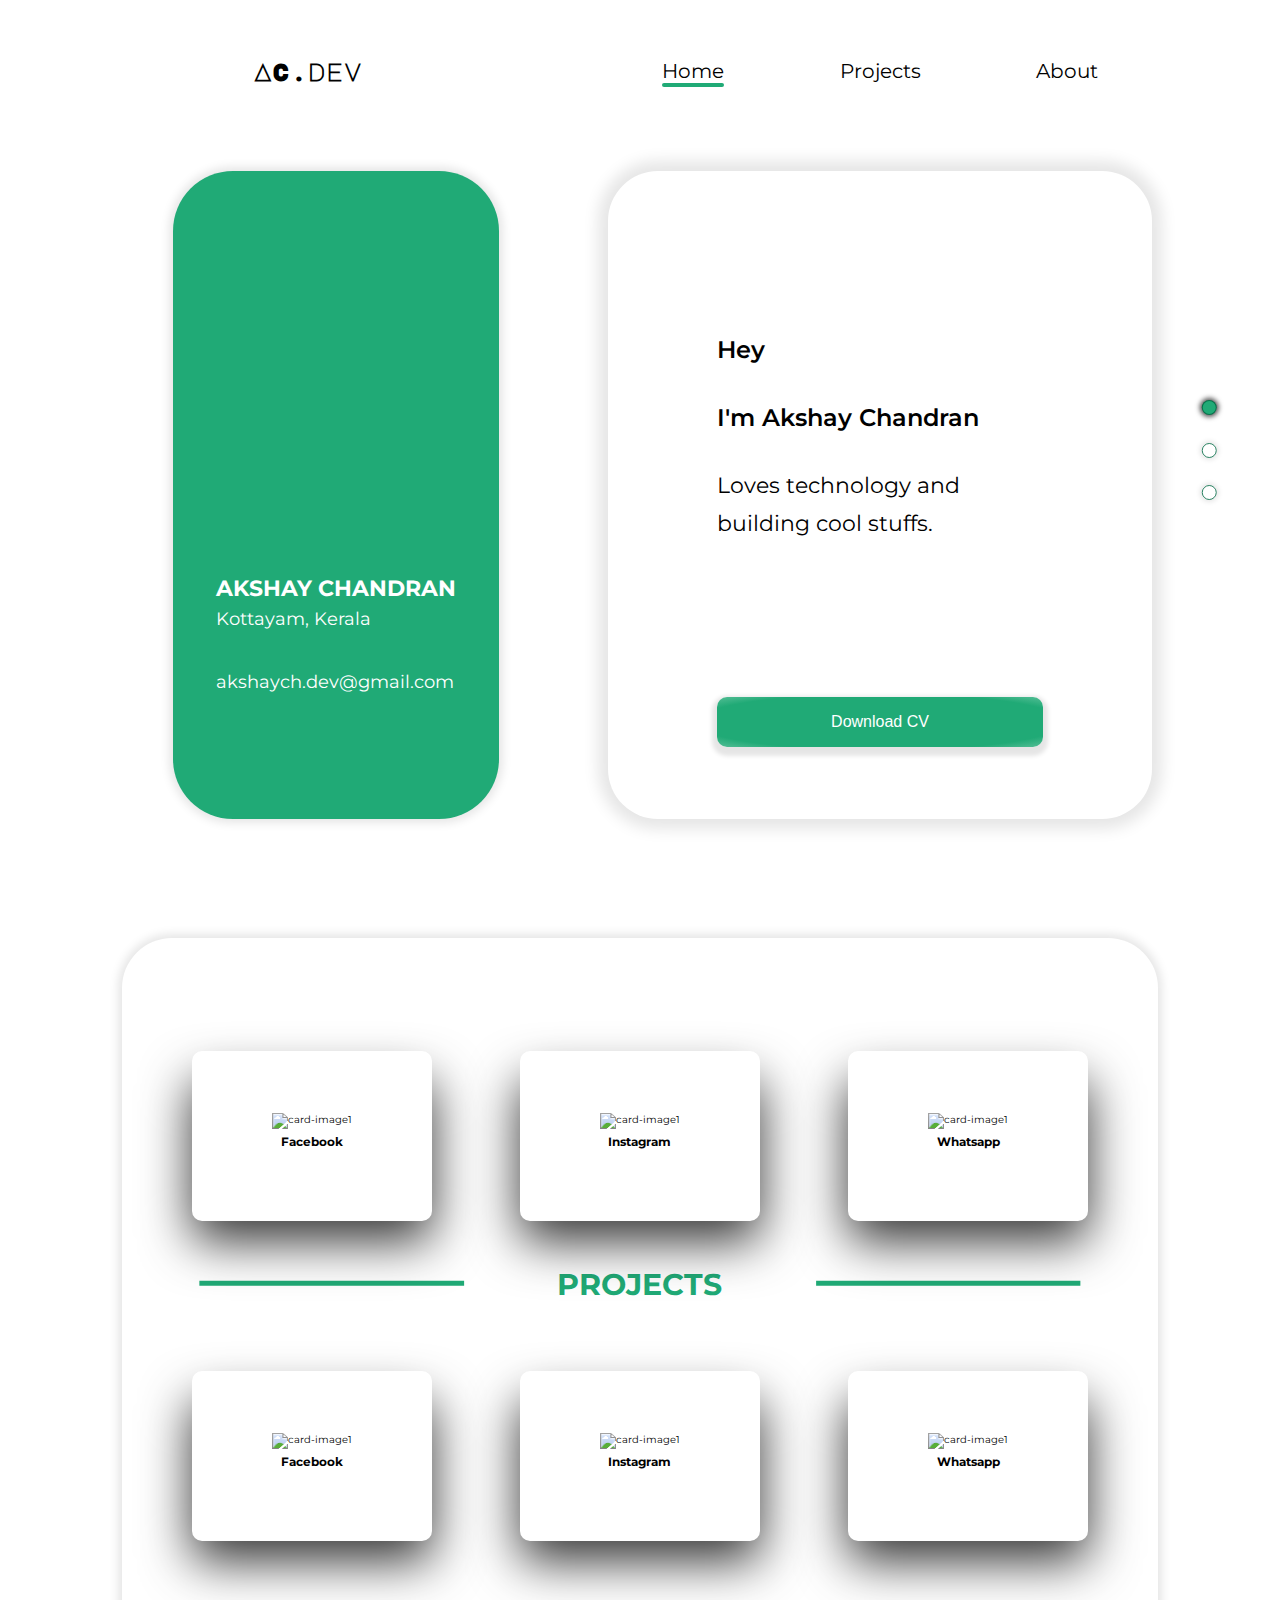
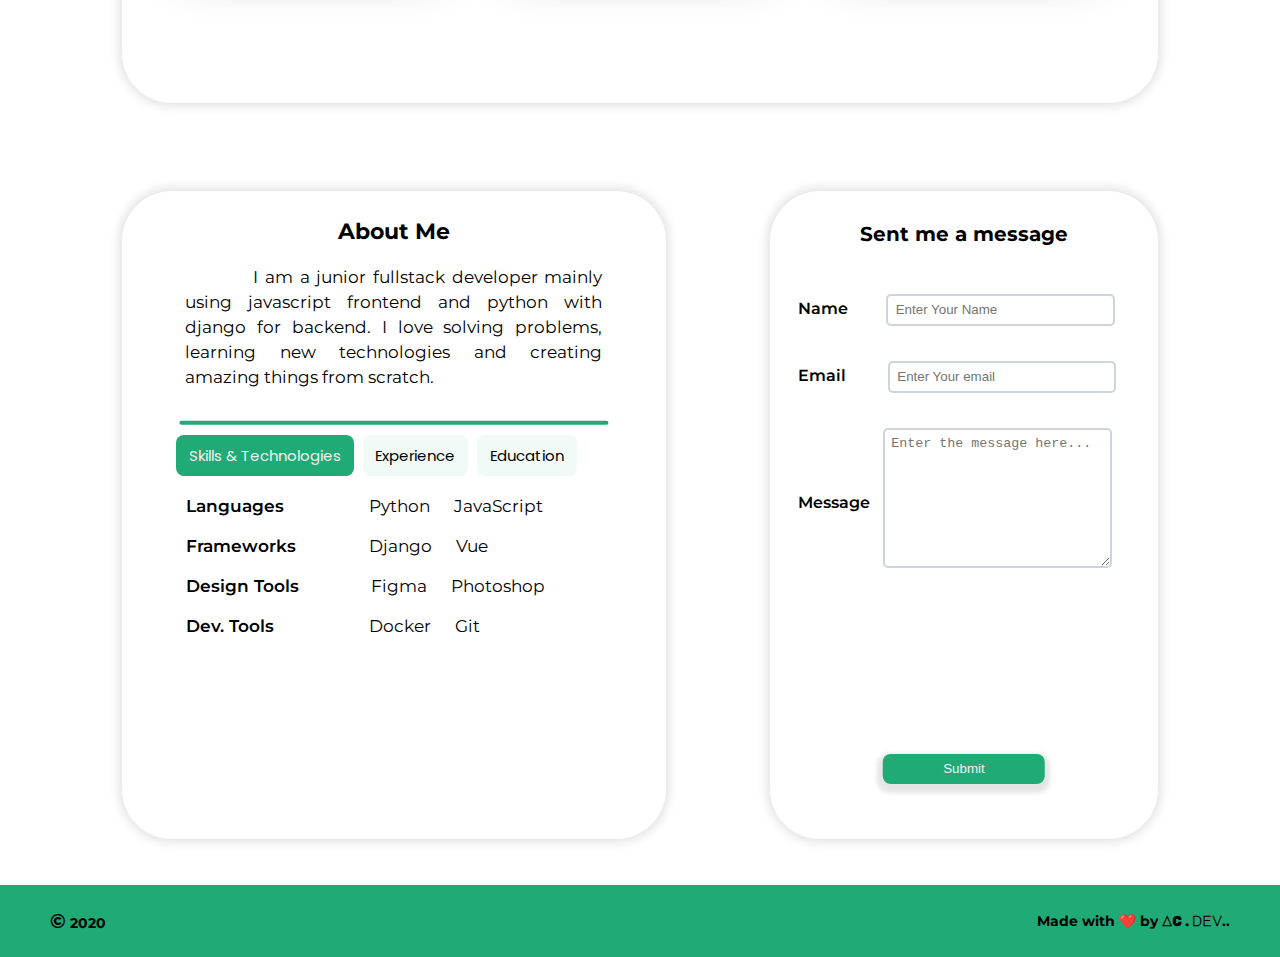
==== commit 00effea2: "Added resposiveness to the welcome page." ====
--- a/portfolio_page.html
+++ b/portfolio_page.html
@@ -55,14 +55,15 @@
                     <img src="./images/Pf-images/akshay_round_crop.jpg" alt="" class="">
                 </div>
 
-                <h3 class="name">AKSHAY CHANDRAN</h3>
-                <p class="pf-location"><i class="fas fa-map-marker-alt"></i> Kottayam, Kerala</p>
-                <div class="pf-contact-icons">
-                    <a href="#"><i class="fab fa-github"></i></a>
-                    <a href="#"><i class="fab fa-linkedin-in"></i></a>
-                </div>
-                <p class="pf-email"><i class="fas fa-envelope"></i> akshaych.dev@gmail.com</p>
-
+                <div class="card-info-fluid">
+                    <h3 class="name">AKSHAY CHANDRAN</h3>
+                    <p class="pf-location"><i class="fas fa-map-marker-alt"></i> Kottayam, Kerala</p>
+                    <div class="pf-contact-icons">
+                        <a href="#"><i class="fab fa-github"></i></a>
+                        <a href="#"><i class="fab fa-linkedin-in"></i></a>
+                    </div>
+                    <p class="pf-email"><i class="fas fa-envelope"></i> akshaych.dev@gmail.com</p>
+                </div>
             </div>
 
             <div class="wel-note">
--- a/styles/portfolio_page.css
+++ b/styles/portfolio_page.css
@@ -205,7 +205,7 @@
   }
   .nav-home nav {
     min-height: 8vh;
-    margin-top: 10px;
+    margin-top: 1rem;
     display: -webkit-box;
     display: -ms-flexbox;
     display: flex;
@@ -452,6 +452,194 @@
           box-shadow: none;
 }
 
+@media screen and (max-width: 600px) {
+  #welcome {
+    display: -webkit-box;
+    display: -ms-flexbox;
+    display: flex;
+    -webkit-box-orient: vertical;
+    -webkit-box-direction: normal;
+        -ms-flex-direction: column;
+            flex-direction: column;
+    -webkit-box-pack: start;
+        -ms-flex-pack: start;
+            justify-content: flex-start;
+    -webkit-box-align: center;
+        -ms-flex-align: center;
+            align-items: center;
+  }
+  #welcome .pf-card {
+    width: 100%;
+    height: 100%;
+    border-radius: 0px;
+    display: -ms-grid;
+    display: grid;
+    -ms-grid-columns: 10% 1fr 10%;
+        grid-template-columns: 10% 1fr 10%;
+    -ms-grid-rows: 2fr 3fr 5%;
+        grid-template-rows: 2fr 3fr 5%;
+    justify-items: center;
+    -webkit-box-align: center;
+        -ms-flex-align: center;
+            align-items: center;
+    padding-top: 10vh;
+    -webkit-box-shadow: none;
+            box-shadow: none;
+  }
+  #welcome .pf-card .pf-photo {
+    -ms-grid-row: 1;
+    -ms-grid-row-span: 1;
+    grid-row: 1/2;
+    -ms-grid-column: 2;
+    -ms-grid-column-span: 1;
+    grid-column: 2/3;
+    border-radius: 50%;
+    overflow: hidden;
+    width: 28vw;
+    height: 28vw;
+    position: relative;
+    margin: 1rem 0rem 0rem 1rem;
+  }
+  #welcome .pf-card .pf-photo img {
+    position: absolute;
+    width: 100%;
+    height: auto;
+    margin: auto;
+  }
+  #welcome .pf-card .card-info-fluid {
+    -ms-grid-row: 2;
+    -ms-grid-row-span: 1;
+    grid-row: 2/3;
+    -ms-grid-column: 2;
+    -ms-grid-column-span: 1;
+    grid-column: 2/3;
+    display: -ms-grid;
+    display: grid;
+    width: 100%;
+    height: 100%;
+    -ms-grid-columns: 1fr 1.4fr;
+        grid-template-columns: 1fr 1.4fr;
+    -ms-grid-rows: 1fr 1fr 1.5fr;
+        grid-template-rows: 1fr 1fr 1.5fr;
+    justify-items: center;
+    -webkit-box-align: center;
+        -ms-flex-align: center;
+            align-items: center;
+  }
+  #welcome .pf-card .card-info-fluid h3 {
+    -ms-grid-row: 1;
+    -ms-grid-row-span: 1;
+    grid-row: 1/2;
+    -ms-grid-column: 1;
+    -ms-grid-column-span: 2;
+    grid-column: 1/3;
+    font-size: 1.8rem;
+  }
+  #welcome .pf-card .card-info-fluid .pf-location {
+    -ms-grid-row: 2;
+    -ms-grid-row-span: 1;
+    grid-row: 2/3;
+    -ms-grid-column: 1;
+    -ms-grid-column-span: 1;
+    grid-column: 1/2;
+    font-size: 1.3rem;
+  }
+  #welcome .pf-card .card-info-fluid .pf-location i {
+    font-size: 1.7rem;
+    margin-right: 0.5rem;
+  }
+  #welcome .pf-card .card-info-fluid .pf-email {
+    margin: 0rem 0rem 0rem 1rem;
+    -ms-grid-row: 2;
+    -ms-grid-row-span: 1;
+    grid-row: 2/3;
+    -ms-grid-column: 2;
+    -ms-grid-column-span: 1;
+    grid-column: 2/3;
+    font-size: 1.3rem;
+  }
+  #welcome .pf-card .card-info-fluid .pf-email i {
+    font-size: 1.6rem;
+    margin-right: 0.2rem;
+  }
+  #welcome .pf-card .card-info-fluid .pf-contact-icons {
+    -ms-grid-row: 3;
+    -ms-grid-row-span: 1;
+    grid-row: 3/4;
+    -ms-grid-column: 1;
+    -ms-grid-column-span: 2;
+    grid-column: 1/3;
+  }
+  #welcome .pf-card .card-info-fluid .pf-contact-icons i {
+    font-size: 2.8rem;
+    margin: 1rem;
+    color: white;
+  }
+  #welcome .wel-note {
+    -ms-grid-column: 2;
+    -ms-grid-column-span: 1;
+    grid-column: 2/3;
+    -ms-grid-row: 2;
+    -ms-grid-row-span: 1;
+    grid-row: 2/3;
+    width: 100%;
+    height: 100%;
+    border-radius: 50px;
+    -webkit-box-shadow: 0px 0px 15px 10px rgba(0, 0, 0, 0.1);
+            box-shadow: 0px 0px 15px 10px rgba(0, 0, 0, 0.1);
+    display: -webkit-box;
+    display: -ms-flexbox;
+    display: flex;
+    -webkit-box-orient: vertical;
+    -webkit-box-direction: normal;
+        -ms-flex-direction: column;
+            flex-direction: column;
+    -webkit-box-pack: center;
+        -ms-flex-pack: center;
+            justify-content: center;
+    -webkit-box-align: center;
+        -ms-flex-align: center;
+            align-items: center;
+    position: relative;
+  }
+  #welcome .wel-note .wel-note-content {
+    margin: 20px 10px;
+    width: 60%;
+    height: 60%;
+  }
+  #welcome .wel-note p {
+    font-size: 2.2rem;
+    margin: 10px 0px;
+    line-height: 3.8rem;
+  }
+  #welcome .wel-note .wel-note-main {
+    margin: 30px 0px;
+    font-size: 2.4rem;
+    font-weight: 600;
+  }
+  #welcome .wel-note .wel-btn {
+    position: absolute;
+    top: 88%;
+    -webkit-transform: translateY(-88%);
+            transform: translateY(-88%);
+    width: 60%;
+    height: 50px;
+    color: white;
+    background: radial-gradient(#20AA76 80%, #20aa75c2);
+    border: none;
+    outline: none;
+    border-radius: 10px;
+    font-size: 1.6rem;
+    cursor: pointer;
+    -webkit-box-shadow: 0px 4px 4px 5px rgba(0, 0, 0, 0.1);
+            box-shadow: 0px 4px 4px 5px rgba(0, 0, 0, 0.1);
+  }
+  #welcome .wel-note .wel-btn:active {
+    -webkit-box-shadow: none;
+            box-shadow: none;
+  }
+}
+
 .side-dots {
   position: fixed;
   top: 50%;
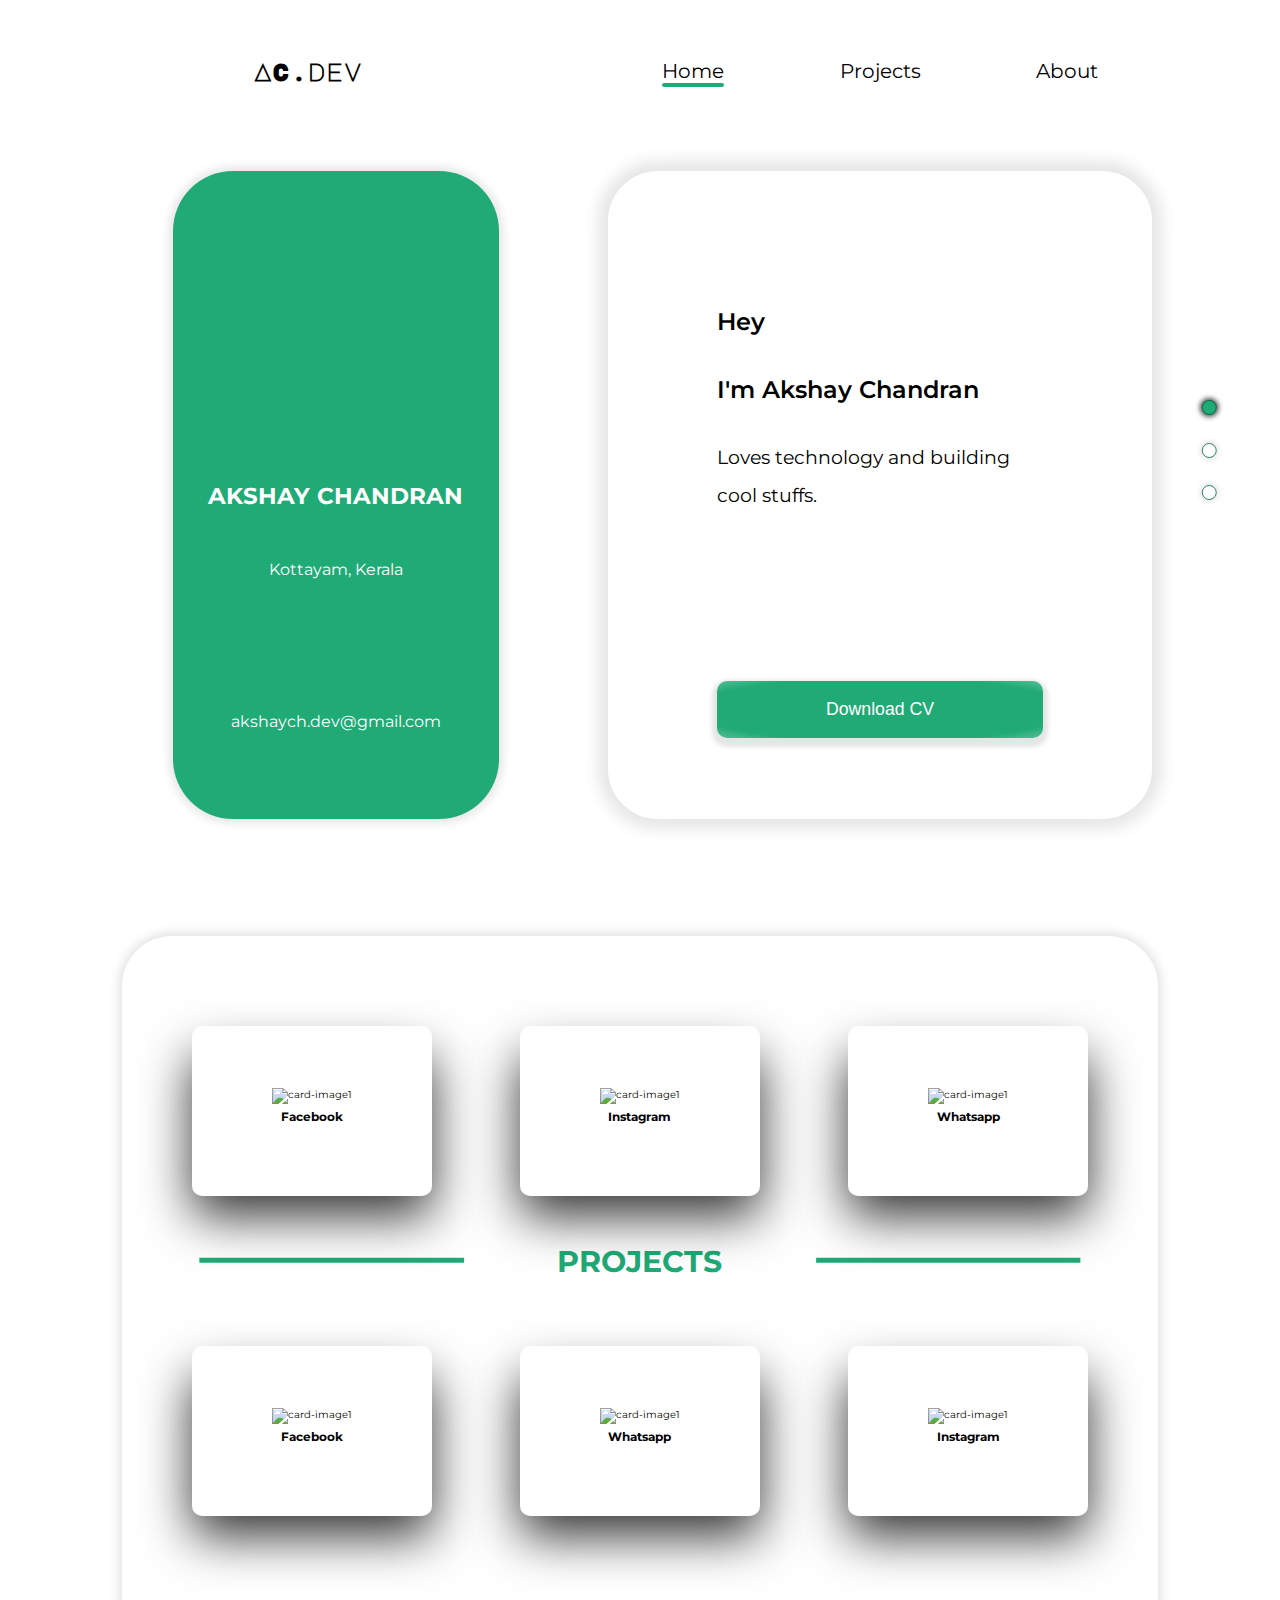
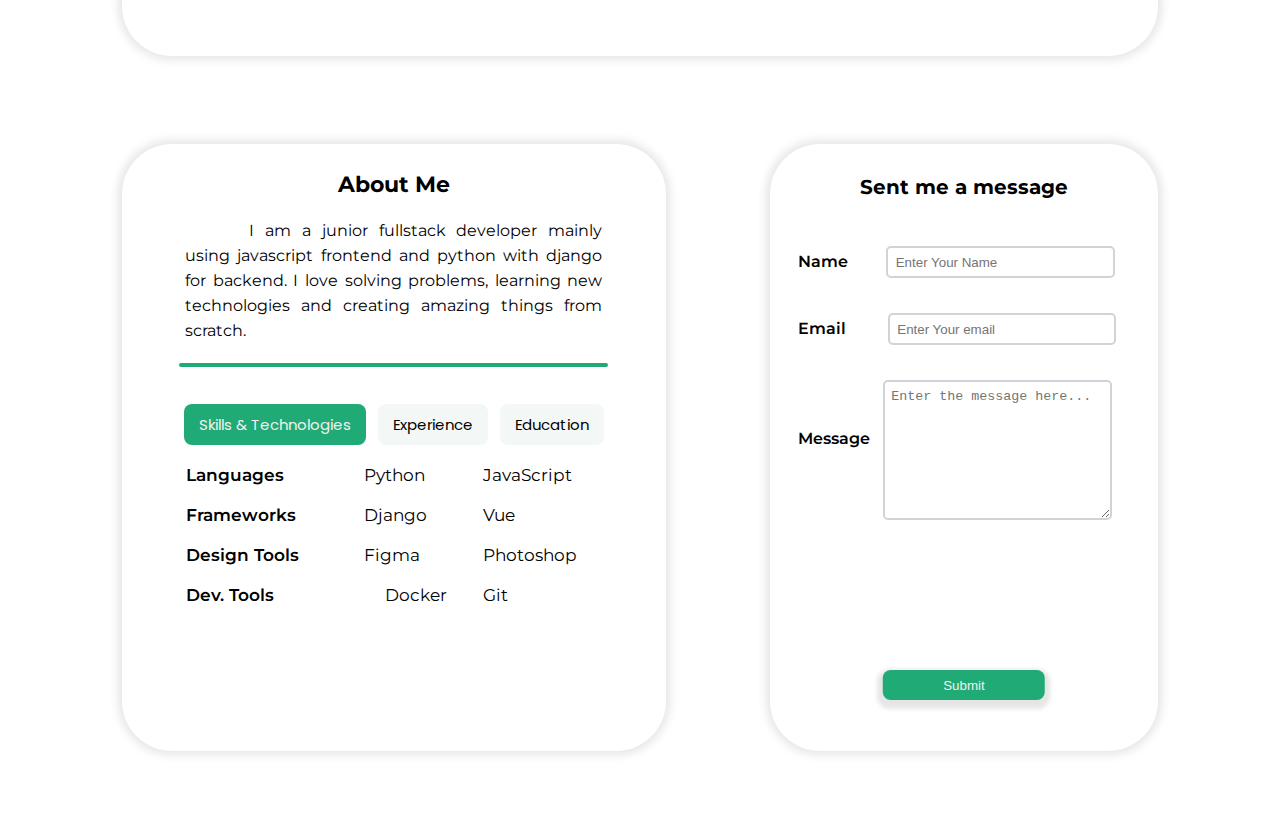
==== commit ee581f91: "Started reformatting the portfoilio page" ====
--- a/portfolio_page.html
+++ b/portfolio_page.html
@@ -22,7 +22,7 @@
     <script src="https://code.iconify.design/1/1.0.7/iconify.min.js"></script>
 </head>
 <body>
-    <main>
+    <main class="container">
         <div class="parent-container">
 
         <!-- nav-home -->
@@ -37,7 +37,7 @@
                 <ul class="nav-links">
                     <li class="nav-link welcome-link active"><a href="#welcome">Home</a></li>
                     <li class="nav-link projects-link"><a href="#projects">Projects</a></li>
-                    <li class="nav-link about-link"><a href="#about">About </a></li>
+                    <li class="nav-link about-link"><a href="#about">About</a></li>
                 </ul>
             </nav>
         </div>
@@ -81,6 +81,12 @@
 
             <div class="project-tile container">
 
+                <div class="project-title">
+                    <div class="title-container">
+                        <h2>Projects</h2>
+                    </div>
+                </div>
+
                 <div class="row-1">
                     <div class="card">
                         <div class="face face1">
@@ -133,15 +139,9 @@
                         </div>
                     </div>
 
-                    </div>
-
-                    <div class="project-title">
-                        <div class="title-container">
-                            <h2>Projects</h2>
-                        </div>
-                    </div>
-
-                    <div class="row-2">
+                </div>
+
+                <div class="row-2">
                     <div class="card">
                         <div class="face face1">
                             <div class="content">
@@ -162,6 +162,23 @@
                     <div class="card">
                         <div class="face face1">
                             <div class="content">
+                                <img src="/images/whatsapp_low.png" alt="card-image1">
+                                <h3>Whatsapp</h3>
+                            </div>
+                        </div>
+                        <div class="face face2">
+                            <div class="content">
+                                <p>Lorem ipsum dolor sit amet consectetur adipisicing elit. Placeat quidem
+                                    veniam illum, minus eum voluptatem.
+                                </p>
+                                <a href="#">Read More</a>
+                            </div>
+                        </div>
+                    </div>
+
+                    <div class="card">
+                        <div class="face face1">
+                            <div class="content">
                                 <img src="/images/instagram_low.png" alt="card-image1">
                                 <h3>Instagram</h3>
                             </div>
@@ -176,25 +193,14 @@
                         </div>
                     </div>
 
-                    <div class="card">
-                        <div class="face face1">
-                            <div class="content">
-                                <img src="/images/whatsapp_low.png" alt="card-image1">
-                                <h3>Whatsapp</h3>
-                            </div>
-                        </div>
-                        <div class="face face2">
-                            <div class="content">
-                                <p>Lorem ipsum dolor sit amet consectetur adipisicing elit. Placeat quidem
-                                    veniam illum, minus eum voluptatem.
-                                </p>
-                                <a href="#">Read More</a>
-                            </div>
-                        </div>
-                    </div>
-                    </div>
-
-                </div>
+                </div>
+
+                <div class="arrow arrow-down">
+                    <span></span>
+                    <span></span>
+                </div>
+
+            </div>
 
         </section>
 
@@ -213,6 +219,7 @@
                             learning new technologies and creating amazing things from scratch.
                         </p>
                     </div>
+
                     <div class="about-info">
                         <div class="about-tabs">
                             <button class="tab-links" onclick="openSec(event, 'Skills')" id="defaultOpen">Skills & Technologies</button>
@@ -221,38 +228,42 @@
                         </div>
 
                         <!-- Tab content -->
-                        <div id="Skills" class="tab-content">
-                            <p class="languages">
+                        <div id="Skills" class="tab-main">
+                            <p class="languages tab-content">
                                 <span class="m-text">Languages</span>
-                                <span class="opt">
-                                &emsp;<a target="_blank" href="https://www.python.org/"><i class="fab fa-python"></i></a> Python
-                                <a target="_blank" href="https://developer.mozilla.org/en-US/docs/Web/JavaScript"><i class="fab fa-js"></i></a> JavaScript
+                                <span class="opt opt--1">
+                                <a target="_blank" href="https://www.python.org/"><i class="fab fa-python"></i> Python</a></span>
+                                <span class="opt opt--2">
+                                <a target="_blank" href="https://developer.mozilla.org/en-US/docs/Web/JavaScript"><i class="fab fa-js"></i> JavaScript</a>
                                 </span>
                             </p>
-                            <p class="frameworks">
+                            <p class="frameworks tab-content">
                                 <span class="m-text">Frameworks</span>
-                                <span class="opt">
-                                &emsp;<a target="_blank" href="https://www.djangoproject.com/"><span class="iconify" data-icon="cib:django" data-inline="false"></span></a> Django
-                                <a target="_blank" href="https://vuejs.org/"><span class="iconify" data-icon="file-icons:vue" data-inline="false"></span></a> Vue
+                                <span class="opt opt--1">
+                                <a target="_blank" href="https://www.djangoproject.com/"><span class="iconify" data-icon="cib:django" data-inline="false"></span> Django</a></span>
+                                <span class="opt opt--2">
+                                <a target="_blank" href="https://vuejs.org/"><span class="iconify" data-icon="file-icons:vue" data-inline="false"></span> Vue</a>
                                 </span>
                             </p>
-                            <p class="design_tools">
+                            <p class="design_tools tab-content">
                                 <span class="m-text">Design Tools</span>
-                                <span class="opt">
-                                &emsp;<a target="_blank" href="https://www.figma.com/design/"><span class="iconify" data-icon="cib:figma" data-inline="false"></span></a> Figma
-                                <a target="_blank" href="https://www.adobe.com/in/products/photoshop.html"><span class="iconify" data-icon="cib:adobe-photoshop" data-inline="false"></span></a> Photoshop
+                                <span class="opt opt--1">
+                                <a target="_blank" href="https://www.figma.com/design/"><span class="iconify" data-icon="cib:figma" data-inline="false"></span> Figma</a></span>
+                                <span class="opt opt--2">
+                                <a target="_blank" href="https://www.adobe.com/in/products/photoshop.html"><span class="iconify" data-icon="cib:adobe-photoshop" data-inline="false"></span> Photoshop</a>
                                 </span>
                             </p>
-                            <p class="dev_tools">
+                            <p class="dev_tools tab-content">
                                 <span class="m-text">Dev. Tools</span>
-                                <span class="opt">
-                                &emsp;<a target="_blank" href="https://www.docker.com/"><span class="iconify" data-icon="cib:docker" data-inline="false"></span></a> Docker
-                                <a target="_blank" href="https://git-scm.com/"><span class="iconify" data-icon="cib:git" data-inline="false"></span></a> Git
+                                <span class="opt opt--1">
+                                &emsp;<a target="_blank" href="https://www.docker.com/"><span class="iconify" data-icon="cib:docker" data-inline="false"></span> Docker</a></span>
+                                <span class="opt opt--2">
+                                <a target="_blank" href="https://git-scm.com/"><span class="iconify" data-icon="cib:git" data-inline="false"></span> Git</a>
                                 </span>
                             </p>
                         </div>
 
-                        <div id="Experience" class="tab-content">
+                        <div id="Experience" class="tab-main">
                             <ul class="exp-list">
                                 <li>Worked as a python-django intern at <a target="_blank" href="https://aesterindia.com/">Aester India Pvt Ltd.</a>,
                                     Eranakulam <span>(6 mons)</span></li>
@@ -262,7 +273,7 @@
                             </ul>
                         </div>
 
-                        <div id="Education" class="tab-content">
+                        <div id="Education" class="tab-main">
                             <p>Bachelor's degree in Electrical and Electronics Engineering from <a target="_blank"
                                 href="http://www.rit.ac.in/">Govt. Rajiv Gandhi Institute of Technology, Kottayam.</a></p>
                         </div>
@@ -317,18 +328,18 @@
         </section>
 
         <!-- footer -->
-        <footer id="footer-tab">
-            <div class="footer-left">
-                <p><span class="copyright">&#169;</span> 2020</p>
-            </div>
-            <div class="icons">
-                <a href="#"><i class="fab fa-github"></i></a>
-                <a href="#"><i class="fab fa-linkedin-in"></i></a>
-            </div>
-            <div class="footer-right">
-                <p>Made with ❤️️ by <span>AC.dev</span>..</p>
-            </div>
-        </footer>
+        <!-- <footer id="footer-tab">
+          <div class="footer-left">
+            <p><span class="copyright">&#169;</span> 2020</p>
+          </div>
+          <div class="icons">
+            <a href="#"><i class="fab fa-github"></i></a>
+            <a href="#"><i class="fab fa-linkedin-in"></i></a>
+          </div>
+          <div class="footer-right">
+            <p>Made with ❤️️ by <span>AC.dev</span>..</p>
+          </div>
+        </footer> -->
 
         </div>
     </main>
--- a/styles/portfolio_page.css
+++ b/styles/portfolio_page.css
@@ -3,7 +3,9 @@
   scroll-behavior: smooth;
 }
 
-*, ::before, ::after {
+*,
+::before,
+::after {
   margin: 0;
   padding: 0;
   -webkit-box-sizing: border-box;
@@ -41,13 +43,19 @@
   text-decoration: none;
 }
 
+.container {
+  max-width: 1800px;
+  margin: 0 auto;
+}
+
 .nav-home {
   -webkit-transition: background 250ms ease-in;
   transition: background 250ms ease-in;
 }
 
 .nav-home nav {
-  min-height: 15vh;
+  height: 15vh;
+  min-height: 6rem;
   display: -ms-grid;
   display: grid;
   -ms-grid-columns: 5% 1fr 1fr 10%;
@@ -105,15 +113,17 @@
   content: '';
   display: block;
   position: absolute;
-  width: 0;
-  height: 0;
-  background: #20AA76;
+  width: 0rem;
+  margin: 0rem;
+  height: 0px;
+  background: #20aa76;
   -webkit-transition: width 0.25s;
   transition: width 0.25s;
 }
 
 .nav-home ul li a:hover::after {
   width: 100%;
+  position: absolute;
   height: 4px;
   border-radius: 2px;
   -webkit-box-shadow: 0px 4px 6px 4px rgba(0, 0, 0, 0.1);
@@ -131,16 +141,15 @@
   width: 100%;
   height: 4px;
   border-radius: 2px;
-  background: #20AA76;
-  -webkit-transition: width 0.25s;
-  transition: width 0.25s;
+  background: #20aa76;
 }
 
 .nav-container {
-  background: #20AA76;
+  background: #20aa76;
   position: fixed;
   top: 0;
   width: 100%;
+  max-width: 1800px;
   z-index: 2;
   -webkit-transition: background 250ms ease-in;
   transition: background 250ms ease-in;
@@ -149,7 +158,8 @@
 }
 
 .nav-container nav {
-  min-height: 8vh;
+  height: 8vh;
+  min-height: 4rem;
   display: -ms-grid;
   display: grid;
 }
@@ -187,13 +197,14 @@
   background: rgba(0, 0, 0, 0.6);
 }
 
-@media screen and (max-width: 600px) {
-  html, body {
+@media screen and (max-width: 768px) {
+  html,
+  body {
     overflow-x: hidden;
     max-width: 100%;
   }
   .nav-home {
-    background: #20AA76;
+    background: #20aa76;
     width: 100%;
     top: 0;
     position: fixed;
@@ -204,7 +215,8 @@
     transition: none;
   }
   .nav-home nav {
-    min-height: 8vh;
+    height: 8vh;
+    min-height: 4rem;
     margin-top: 1rem;
     display: -webkit-box;
     display: -ms-flexbox;
@@ -240,7 +252,7 @@
   .nav-home ul {
     position: fixed;
     top: 0;
-    background-color: #20AA76;
+    background-color: #20aa76;
     margin-top: 8vh;
     height: 93vh;
     width: 100%;
@@ -275,8 +287,8 @@
     transition: width 0.2s;
   }
   .nav-home ul.open {
-    clip-path: circle(1000px at 85% -25%);
-    -webkit-clip-path: circle(1000px at 85% -25%);
+    clip-path: circle(1400px at 85% -25%);
+    -webkit-clip-path: circle(1400px at 85% -25%);
     z-index: 1;
     pointer-events: all;
   }
@@ -298,10 +310,17 @@
   .nav-home .nav-links li.fade {
     opacity: 1;
   }
+  .nav-container nav #heading {
+    margin-left: 0%;
+  }
+  .nav-container nav ul {
+    width: 100%;
+  }
 }
 
 #welcome {
-  min-height: 80vh;
+  height: Min(80vh, 80vw);
+  min-height: 500px;
   display: -ms-grid;
   display: grid;
   -ms-grid-columns: 5% 1fr 1fr 10%;
@@ -324,7 +343,7 @@
   width: 60%;
   height: 100%;
   border-radius: 60px;
-  background: #20AA76;
+  background: #20aa76;
   display: -webkit-box;
   display: -ms-flexbox;
   display: flex;
@@ -357,29 +376,46 @@
   margin: auto;
 }
 
-#welcome .pf-card h3 {
-  font-size: 2.2rem;
-}
-
-#welcome .pf-card p {
-  font-size: 1.8rem;
-}
-
-#welcome .pf-card .pf-location i {
-  font-size: 2.4rem;
-}
-
-#welcome .pf-card .pf-email {
-  margin-bottom: 50px;
-}
-
-#welcome .pf-card .pf-email i {
-  font-size: 2.4rem;
-}
-
-#welcome .pf-card .pf-contact-icons i {
-  font-size: 2.8rem;
-  margin: 10px;
+#welcome .pf-card .card-info-fluid {
+  display: -webkit-box;
+  display: -ms-flexbox;
+  display: flex;
+  -webkit-box-orient: vertical;
+  -webkit-box-direction: normal;
+      -ms-flex-direction: column;
+          flex-direction: column;
+  -ms-flex-pack: distribute;
+      justify-content: space-around;
+  -webkit-box-align: center;
+      -ms-flex-align: center;
+          align-items: center;
+  margin: 0;
+  height: 50%;
+}
+
+#welcome .pf-card .card-info-fluid h3 {
+  font-size: calc(1vw + 1rem);
+}
+
+#welcome .pf-card .card-info-fluid p {
+  font-size: calc(0.6vw + 0.8rem);
+}
+
+#welcome .pf-card .card-info-fluid .pf-location i {
+  font-size: calc(1vw + 0.8rem);
+}
+
+#welcome .pf-card .card-info-fluid .pf-email {
+  margin-bottom: calc(2vh + 1rem);
+}
+
+#welcome .pf-card .card-info-fluid .pf-email i {
+  font-size: calc(1vw + 0.8rem);
+}
+
+#welcome .pf-card .card-info-fluid .pf-contact-icons i {
+  font-size: calc(1.5vw + 1rem);
+  margin: 1rem;
   color: white;
 }
 
@@ -412,36 +448,32 @@
 }
 
 #welcome .wel-note .wel-note-content {
-  margin: 20px 10px;
+  margin: 2em 1em;
   width: 60%;
   height: 60%;
 }
 
 #welcome .wel-note p {
-  font-size: 2.2rem;
-  margin: 10px 0px;
+  font-size: clamp(1.5rem, 1.5vw, 2.8rem);
+  margin: 1rem 0rem;
   line-height: 3.8rem;
 }
 
 #welcome .wel-note .wel-note-main {
-  margin: 30px 0px;
-  font-size: 2.4rem;
+  margin: 3rem 0px;
+  font-size: clamp(1.5rem, 1.9vw, 3.5rem);
   font-weight: 600;
 }
 
 #welcome .wel-note .wel-btn {
-  position: absolute;
-  top: 88%;
-  -webkit-transform: translateY(-88%);
-          transform: translateY(-88%);
   width: 60%;
-  height: 50px;
   color: white;
-  background: radial-gradient(#20AA76 80%, #20aa75c2);
+  background: radial-gradient(#20aa76 80%, #20aa75c2);
   border: none;
   outline: none;
   border-radius: 10px;
-  font-size: 1.6rem;
+  padding: 1em 0.5em;
+  font-size: calc(0.6vw + 1rem);
   cursor: pointer;
   -webkit-box-shadow: 0px 4px 4px 5px rgba(0, 0, 0, 0.1);
           box-shadow: 0px 4px 4px 5px rgba(0, 0, 0, 0.1);
@@ -452,8 +484,10 @@
           box-shadow: none;
 }
 
-@media screen and (max-width: 600px) {
+@media screen and (max-width: 768px) {
   #welcome {
+    height: 85vh;
+    min-height: 600px;
     display: -webkit-box;
     display: -ms-flexbox;
     display: flex;
@@ -533,7 +567,7 @@
     -ms-grid-column: 1;
     -ms-grid-column-span: 2;
     grid-column: 1/3;
-    font-size: 1.8rem;
+    font-size: calc(2vw + 1rem);
   }
   #welcome .pf-card .card-info-fluid .pf-location {
     -ms-grid-row: 2;
@@ -542,7 +576,7 @@
     -ms-grid-column: 1;
     -ms-grid-column-span: 1;
     grid-column: 1/2;
-    font-size: 1.3rem;
+    font-size: clamp(1.05rem, 2.8vw, 2rem);
   }
   #welcome .pf-card .card-info-fluid .pf-location i {
     font-size: 1.7rem;
@@ -556,7 +590,7 @@
     -ms-grid-column: 2;
     -ms-grid-column-span: 1;
     grid-column: 2/3;
-    font-size: 1.3rem;
+    font-size: clamp(1.05rem, 2.8vw, 2rem);
   }
   #welcome .pf-card .card-info-fluid .pf-email i {
     font-size: 1.6rem;
@@ -571,72 +605,44 @@
     grid-column: 1/3;
   }
   #welcome .pf-card .card-info-fluid .pf-contact-icons i {
-    font-size: 2.8rem;
+    font-size: calc(5vw + 1rem);
     margin: 1rem;
     color: white;
   }
   #welcome .wel-note {
-    -ms-grid-column: 2;
-    -ms-grid-column-span: 1;
-    grid-column: 2/3;
-    -ms-grid-row: 2;
-    -ms-grid-row-span: 1;
-    grid-row: 2/3;
     width: 100%;
     height: 100%;
-    border-radius: 50px;
-    -webkit-box-shadow: 0px 0px 15px 10px rgba(0, 0, 0, 0.1);
-            box-shadow: 0px 0px 15px 10px rgba(0, 0, 0, 0.1);
-    display: -webkit-box;
-    display: -ms-flexbox;
-    display: flex;
-    -webkit-box-orient: vertical;
-    -webkit-box-direction: normal;
-        -ms-flex-direction: column;
-            flex-direction: column;
-    -webkit-box-pack: center;
-        -ms-flex-pack: center;
-            justify-content: center;
-    -webkit-box-align: center;
-        -ms-flex-align: center;
-            align-items: center;
-    position: relative;
-  }
-  #welcome .wel-note .wel-note-content {
-    margin: 20px 10px;
-    width: 60%;
-    height: 60%;
-  }
-  #welcome .wel-note p {
-    font-size: 2.2rem;
-    margin: 10px 0px;
-    line-height: 3.8rem;
-  }
-  #welcome .wel-note .wel-note-main {
-    margin: 30px 0px;
-    font-size: 2.4rem;
-    font-weight: 600;
-  }
-  #welcome .wel-note .wel-btn {
-    position: absolute;
-    top: 88%;
-    -webkit-transform: translateY(-88%);
-            transform: translateY(-88%);
-    width: 60%;
-    height: 50px;
-    color: white;
-    background: radial-gradient(#20AA76 80%, #20aa75c2);
-    border: none;
-    outline: none;
-    border-radius: 10px;
-    font-size: 1.6rem;
-    cursor: pointer;
-    -webkit-box-shadow: 0px 4px 4px 5px rgba(0, 0, 0, 0.1);
-            box-shadow: 0px 4px 4px 5px rgba(0, 0, 0, 0.1);
-  }
-  #welcome .wel-note .wel-btn:active {
+    padding: 2rem 0rem;
+    border-radius: 0px;
     -webkit-box-shadow: none;
             box-shadow: none;
+  }
+  #welcome .wel-note .wel-note-content {
+    margin: 1rem 1rem;
+    width: 80%;
+    height: 60%;
+  }
+  #welcome .wel-note p {
+    font-size: calc(2vw + 1rem);
+    text-align: center;
+    margin: 1rem 0px;
+    line-height: 3.8rem;
+  }
+  #welcome .wel-note .wel-note-main {
+    margin: 1rem 0rem;
+    font-size: calc(3vw + 1rem);
+    font-weight: 500;
+  }
+  #welcome .wel-note .wel-note-sub {
+    line-height: 3rem;
+  }
+  #welcome .wel-note .wel-btn {
+    position: relative;
+    margin: 1em 0rem;
+    width: 50%;
+    font-size: calc(1.5vw + 1rem);
+    padding: 0.6em 0.5em;
+    border-radius: 20px;
   }
 }
 
@@ -661,7 +667,8 @@
   -webkit-box-align: center;
       -ms-flex-align: center;
           align-items: center;
-  background: white;
+  background: transparent;
+  z-index: 10000;
 }
 
 .side-dots .dot-link {
@@ -690,18 +697,30 @@
 }
 
 .side-dots .dot-active {
-  background: #20AA76;
+  background: #20aa76;
   -webkit-box-shadow: 0px 0px 5px 2px rgba(0, 0, 0, 0.7);
           box-shadow: 0px 0px 5px 2px rgba(0, 0, 0, 0.7);
 }
 
-/* font-family: 'Montserrat', sans-serif; */
-/* font-family: 'Poppins', sans-serif; */
+@media screen and (max-width: 600px) {
+  .side-dots {
+    width: 15px;
+    height: 100px;
+  }
+  .side-dots .dot-link {
+    width: 10px;
+    height: 10px;
+  }
+  .side-dots .dot-link a::before {
+    width: 10px;
+    height: 10px;
+  }
+}
+
 #projects {
-  min-height: 85vh;
+  min-height: Min(80vh, 80vw);
   font-family: 'Montserrat', sans-serif;
-  margin-top: 5vh;
-  margin-bottom: 10vh;
+  margin: 5vh 0vh 10vh 0vh;
   display: -ms-grid;
   display: grid;
   -ms-grid-columns: 5% 1fr 5%;
@@ -721,7 +740,7 @@
   position: relative;
   border-radius: 50px;
   width: 90%;
-  height: 85vh;
+  min-height: Min(80vh, 80vw);
   -webkit-box-shadow: 0px 0px 10px 4px rgba(0, 0, 0, 0.1);
           box-shadow: 0px 0px 10px 4px rgba(0, 0, 0, 0.1);
   display: -webkit-box;
@@ -739,6 +758,36 @@
           align-items: center;
 }
 
+.project-tile .project-title {
+  position: absolute;
+  z-index: -2;
+  top: 45%;
+  left: 50%;
+  -webkit-transform: translate(-50%, -45%);
+          transform: translate(-50%, -45%);
+  width: 85%;
+  height: 0.5rem;
+  background-color: #20aa76;
+}
+
+.project-tile .project-title .title-container {
+  position: absolute;
+  top: 45%;
+  left: 50%;
+  -webkit-transform: translate(-50%, -45%);
+          transform: translate(-50%, -45%);
+  width: 40%;
+  background: white;
+}
+
+.project-tile .project-title .title-container h2 {
+  text-transform: uppercase;
+  text-align: center;
+  font-size: 3rem;
+  font-family: 'Montserrat', sans-serif;
+  color: #20aa76;
+}
+
 .project-tile .row-1, .project-tile .row-2 {
   display: -webkit-box;
   display: -ms-flexbox;
@@ -749,36 +798,6 @@
       -ms-flex-align: center;
           align-items: center;
   width: 95%;
-}
-
-.project-tile .project-title {
-  position: absolute;
-  z-index: -2;
-  top: 45%;
-  left: 50%;
-  -webkit-transform: translate(-50%, -45%);
-          transform: translate(-50%, -45%);
-  width: 85%;
-  height: 5px;
-  background-color: #20AA76;
-}
-
-.project-tile .project-title .title-container {
-  position: absolute;
-  top: 45%;
-  left: 50%;
-  -webkit-transform: translate(-50%, -45%);
-          transform: translate(-50%, -45%);
-  width: 40%;
-  background: white;
-}
-
-.project-tile .project-title .title-container h2 {
-  text-transform: uppercase;
-  text-align: center;
-  font-size: 3rem;
-  font-family: 'Montserrat', sans-serif;
-  color: #20AA76;
 }
 
 .card {
@@ -816,7 +835,7 @@
 }
 
 .card .face.face1 .content h3 {
-  margin: 5px 0 0;
+  margin: .5rem 0 0;
   padding: 0;
   color: black;
   text-align: center;
@@ -835,7 +854,7 @@
   -webkit-box-align: center;
       -ms-flex-align: center;
           align-items: center;
-  padding: 15px;
+  padding: 1.5rem;
   border-radius: 10px;
   -webkit-box-shadow: 0 20px 50px rgba(0, 0, 0, 0.8);
           box-shadow: 0 20px 50px rgba(0, 0, 0, 0.8);
@@ -847,12 +866,12 @@
 }
 
 .card .face.face2 .content a {
-  margin: 8px 0 0;
+  margin: 0.8rem 0 0;
   display: inline-block;
   text-decoration: none;
   font-weight: 900;
   color: #333;
-  padding: 5px;
+  padding: 0.5rem;
   border: 1px solid #333;
 }
 
@@ -902,6 +921,10 @@
   border-top-right-radius: 0px;
 }
 
+.arrow span {
+  display: none;
+}
+
 @media screen and (max-width: 1100px) {
   .card .face {
     width: 210px;
@@ -912,15 +935,184 @@
   }
 }
 
-@media (max-width: 700px) {
-  .container .card .face {
+@media screen and (max-width: 768px) {
+  #projects {
+    margin: 5vh 0vh;
+    display: -ms-grid;
+    display: grid;
+    -ms-grid-columns: 10% 1fr 10%;
+        grid-template-columns: 10% 1fr 10%;
+    -ms-grid-rows: 1fr 5%;
+        grid-template-rows: 1fr 5%;
+    justify-items: center;
+    -webkit-box-align: start;
+        -ms-flex-align: start;
+            align-items: flex-start;
+  }
+  .project-tile {
+    -ms-grid-column: 2;
+    -ms-grid-column-span: 1;
+    grid-column: 2/3;
+    -ms-grid-row: 1;
+    -ms-grid-row-span: 1;
+    grid-row: 1/2;
+    border-radius: 8px;
     width: 100%;
-    height: 200px;
+    display: -webkit-box;
+    display: -ms-flexbox;
+    display: flex;
+    -webkit-box-orient: vertical;
+    -webkit-box-direction: normal;
+        -ms-flex-direction: column;
+            flex-direction: column;
+    -webkit-box-pack: start;
+        -ms-flex-pack: start;
+            justify-content: flex-start;
+    -webkit-box-align: center;
+        -ms-flex-align: center;
+            align-items: center;
+  }
+  .project-tile .project-title {
+    position: relative;
+    width: 85%;
+    top: 0%;
+    left: 0%;
+    -webkit-transform: translate(0%, 0%);
+            transform: translate(0%, 0%);
+    margin: 4rem 0rem 2rem 0rem;
+  }
+  .project-tile .project-title .title-container {
+    position: relative;
+    width: 50%;
+  }
+  .project-tile .project-title .title-container h2 {
+    font-size: calc(2vw + 1rem);
+  }
+  .project-tile .row-1, .project-tile .row-2 {
+    display: -webkit-box;
+    display: -ms-flexbox;
+    display: flex;
+    -webkit-box-orient: vertical;
+    -webkit-box-direction: normal;
+        -ms-flex-direction: column;
+            flex-direction: column;
+    -webkit-box-pack: start;
+        -ms-flex-pack: start;
+            justify-content: flex-start;
+    -webkit-box-align: center;
+        -ms-flex-align: center;
+            align-items: center;
+    width: 100%;
+  }
+  .project-tile .row-2 {
+    display: none;
+    -webkit-transition: 0.5s;
+    transition: 0.5s;
+  }
+  .project-tile .row-2.content-show {
+    display: -webkit-box;
+    display: -ms-flexbox;
+    display: flex;
+  }
+  .project-tile .arrow {
+    padding: 3rem 0rem;
+    cursor: pointer;
+  }
+  .project-tile .arrow span {
+    display: block;
+    width: 20px;
+    height: 20px;
+    border-bottom: 3px solid  #20AA76;
+    border-right: 3px solid  #20AA76;
+    -webkit-transform: rotate(45deg);
+            transform: rotate(45deg);
+    margin: -8px;
+  }
+  .project-tile .arrow-down span {
+    -webkit-animation: animate1 2s infinite;
+            animation: animate1 2s infinite;
+  }
+  .project-tile .arrow-down span:nth-child(2) {
+    -webkit-animation-delay: -0.3s;
+            animation-delay: -0.3s;
+  }
+  .project-tile .arrow-up span {
+    -webkit-animation: animate2 2s infinite;
+            animation: animate2 2s infinite;
+  }
+  .project-tile .arrow-up span:nth-child(2) {
+    -webkit-animation-delay: 0.3s;
+            animation-delay: 0.3s;
+  }
+  @-webkit-keyframes animate1 {
+    0% {
+      opacity: 0;
+      -webkit-transform: rotate(45deg) translate(-5px, -5px);
+              transform: rotate(45deg) translate(-5px, -5px);
+    }
+    50% {
+      opacity: 1;
+    }
+    100% {
+      opacity: 0;
+      -webkit-transform: rotate(45deg) translate(5px, 5px);
+              transform: rotate(45deg) translate(5px, 5px);
+    }
+  }
+  @keyframes animate1 {
+    0% {
+      opacity: 0;
+      -webkit-transform: rotate(45deg) translate(-5px, -5px);
+              transform: rotate(45deg) translate(-5px, -5px);
+    }
+    50% {
+      opacity: 1;
+    }
+    100% {
+      opacity: 0;
+      -webkit-transform: rotate(45deg) translate(5px, 5px);
+              transform: rotate(45deg) translate(5px, 5px);
+    }
+  }
+  @-webkit-keyframes animate2 {
+    0% {
+      opacity: 0;
+      -webkit-transform: rotate(-135deg) translate(-5px, -5px);
+              transform: rotate(-135deg) translate(-5px, -5px);
+    }
+    50% {
+      opacity: 1;
+    }
+    100% {
+      opacity: 0;
+      -webkit-transform: rotate(-135deg) translate(5px, 5px);
+              transform: rotate(-135deg) translate(5px, 5px);
+    }
+  }
+  @keyframes animate2 {
+    0% {
+      opacity: 0;
+      -webkit-transform: rotate(-135deg) translate(-5px, -5px);
+              transform: rotate(-135deg) translate(-5px, -5px);
+    }
+    50% {
+      opacity: 1;
+    }
+    100% {
+      opacity: 0;
+      -webkit-transform: rotate(-135deg) translate(5px, 5px);
+              transform: rotate(-135deg) translate(5px, 5px);
+    }
+  }
+  .card {
+    margin: 0;
   }
 }
 
 #about {
-  min-height: 80vh;
+  height: 75vh;
+  min-height: 600px;
+  max-height: 700px;
   display: -ms-grid;
   display: grid;
   -ms-grid-columns: 5% 1fr 5%;
@@ -928,6 +1120,7 @@
   -ms-grid-rows: 5% 1fr 5%;
       grid-template-rows: 5% 1fr 5%;
   justify-items: center;
+  margin-bottom: 5rem;
 }
 
 .about-page {
@@ -938,6 +1131,7 @@
   -ms-grid-row-span: 1;
   grid-row: 2/3;
   width: 90%;
+  height: 100%;
   display: -ms-grid;
   display: grid;
   -ms-grid-columns: 1.4fr 1fr;
@@ -993,7 +1187,7 @@
           flex-direction: column;
   -webkit-box-pack: start;
       -ms-flex-pack: start;
-          justify-content: start;
+          justify-content: flex-start;
   -webkit-box-align: center;
       -ms-flex-align: center;
           align-items: center;
@@ -1010,7 +1204,6 @@
       align-self: center;
   margin-top: 5%;
   font-size: 1.8rem;
-  position: relative;
 }
 
 .about-description h3 {
@@ -1022,7 +1215,7 @@
   margin: 2rem 4rem;
   padding: 0rem 1rem;
   text-align: justify;
-  font-size: 1.7rem;
+  font-size: 1.6rem;
   line-height: 2.5rem;
 }
 
@@ -1031,17 +1224,14 @@
   display: block;
   width: 83%;
   height: 4px;
-  background: #20AA76;
+  background: #20aa76;
   border-radius: 4px;
-  position: absolute;
-  top: 105%;
-  left: 50%;
-  -webkit-transform: translate(-50%, -105%);
-          transform: translate(-50%, -105%);
+  margin: auto;
 }
 
 .about-info {
-  height: 70%;
+  height: 50%;
+  min-height: 300px;
   width: 80%;
   -ms-flex-item-align: center;
       -ms-grid-row-align: center;
@@ -1054,26 +1244,35 @@
 
 .about-info .about-tabs {
   overflow: hidden;
-  /* Style the buttons that are used to open the tab content */
-  /* Change background color of buttons on hover */
-  /* Create an active/current tab-link class */
-  /* Style the tab content */
+  width: 100%;
+  display: -webkit-box;
+  display: -ms-flexbox;
+  display: flex;
+  -webkit-box-align: center;
+      -ms-flex-align: center;
+          align-items: center;
+  -webkit-box-flex: 1;
+      -ms-flex: 1;
+          flex: 1;
   /* Go from zero to full opacity */
 }
 
 .about-info .about-tabs button {
-  background-color: #20aa7510;
-  float: left;
+  background-color: #448b7010;
   border: none;
   outline: none;
   cursor: pointer;
-  padding: 1vh 1vw;
+  padding: 0.6em 1em;
   font-family: 'Poppins', sans-serif;
   font-size: 1.5rem;
   border-radius: 8px;
-  margin-right: 1vh;
+  margin: 0 auto;
   -webkit-transition: 0.3s;
   transition: 0.3s;
+}
+
+.about-info .about-tabs .tab-links + .tab-links {
+  margin-left: 1%;
 }
 
 .about-info .about-tabs button:hover {
@@ -1082,18 +1281,18 @@
 }
 
 .about-info .about-tabs button.active {
-  background-color: #20AA76;
+  background-color: #20aa76;
   color: #f1f1f1;
 }
 
-.about-info .about-tabs .tab-content {
+.about-info .about-tabs .tab-main {
   display: none;
   padding: 6px 12px;
   border: 1px solid #ccc;
   border-top: none;
   -webkit-animation: fadeEffect 500ms;
           animation: fadeEffect 500ms;
-  /* Fading effect takes 1 second */
+  /* Fading effect takes 500 ms */
 }
 
 @-webkit-keyframes fadeEffect {
@@ -1114,41 +1313,64 @@
   }
 }
 
-.about-info #Skills {
+.about-info .tab-main {
   margin-top: 2rem;
-}
-
-.about-info #Skills p {
+  display: -webkit-box;
+  display: -ms-flexbox;
+  display: flex;
+  -webkit-box-orient: vertical;
+  -webkit-box-direction: normal;
+      -ms-flex-direction: column;
+          flex-direction: column;
+  -webkit-box-pack: start;
+      -ms-flex-pack: start;
+          justify-content: flex-start;
+  -webkit-box-align: center;
+      -ms-flex-align: center;
+          align-items: center;
+}
+
+.about-info .tab-main .tab-content {
+  display: -ms-grid;
+  display: grid;
+  -ms-grid-columns: 1.5fr 1fr 1fr;
+      grid-template-columns: 1.5fr 1fr 1fr;
+  -ms-grid-rows: 1fr;
+      grid-template-rows: 1fr;
+  -webkit-box-align: center;
+      -ms-flex-align: center;
+          align-items: center;
   font-size: 1.7rem;
   margin: 2rem 1rem;
-}
-
-.about-info #Skills p .m-text {
+  justify-items: start;
+}
+
+.about-info .tab-main .m-text {
+  -ms-grid-column: 1;
+  -ms-grid-column-span: 1;
+  grid-column: 1/2;
+  -ms-grid-row: 1;
+  -ms-grid-row-span: 1;
+  grid-row: 1/2;
   font-weight: 600;
 }
 
-.about-info #Skills p i {
-  margin-left: 2rem;
-}
-
-.about-info #Skills p .iconify {
-  margin-left: 2rem;
-}
-
-.about-info #Skills .languages .opt {
-  margin-left: 4rem;
-}
-
-.about-info #Skills .frameworks .opt {
-  margin-left: 2.8rem;
-}
-
-.about-info #Skills .design_tools .opt {
-  margin-left: 2.7rem;
-}
-
-.about-info #Skills .dev_tools .opt {
-  margin-left: 5rem;
+.about-info .tab-main .opt--1 {
+  -ms-grid-column: 2;
+  -ms-grid-column-span: 1;
+  grid-column: 2/3;
+  -ms-grid-row: 1;
+  -ms-grid-row-span: 1;
+  grid-row: 1/2;
+}
+
+.about-info .tab-main .opt--2 {
+  -ms-grid-column: 3;
+  -ms-grid-column-span: 1;
+  grid-column: 3/4;
+  -ms-grid-row: 1;
+  -ms-grid-row-span: 1;
+  grid-row: 1/2;
 }
 
 .about-info #Experience {
@@ -1173,7 +1395,7 @@
 .about-info #Experience .exp-list li a:hover,
 .about-info #Experience .exp-list li a:focus,
 .about-info #Experience .exp-list li a:active {
-  color: #20AA76;
+  color: #20aa76;
 }
 
 .about-info #Experience .exp-list li span {
@@ -1181,12 +1403,12 @@
 }
 
 .about-info #Experience .exp-list li::before {
-  content: "";
+  content: '';
   height: 1rem;
   width: 1rem;
   border-radius: 50%;
   border: solid 2px black;
-  background: #20AA76;
+  background: #20aa76;
   display: inline-block;
   margin: 0rem 1rem 0rem -2rem;
 }
@@ -1202,12 +1424,12 @@
 }
 
 .about-info #Education p::before {
-  content: "";
+  content: '';
   height: 1rem;
   width: 1rem;
   border-radius: 50%;
   border: solid 2px black;
-  background: #20AA76;
+  background: #20aa76;
   display: inline-block;
   margin: 0rem 1rem 0rem -2rem;
 }
@@ -1219,7 +1441,7 @@
 .about-info #Education a:hover,
 .about-info #Education a:focus,
 .about-info #Education a:active {
-  color: #20AA76;
+  color: #20aa76;
 }
 
 .contact-head {
@@ -1264,7 +1486,7 @@
 }
 
 #contact-form .form-input:focus {
-  border-color: #20AA76;
+  border-color: #20aa76;
   outline: 0;
   -webkit-box-shadow: 0 0 0 0.2rem rgba(0, 0, 0, 0.1);
           box-shadow: 0 0 0 0.2rem rgba(0, 0, 0, 0.1);
@@ -1302,7 +1524,7 @@
   -webkit-transform: translate(-50%, -90%);
           transform: translate(-50%, -90%);
   padding: 0.75rem;
-  background: #20AA76;
+  background: #20aa76;
   color: #f1f1f1;
   border-radius: 8px;
   cursor: pointer;
@@ -1320,7 +1542,7 @@
           transform: translate(-96%, -88%);
   width: 4rem;
   height: 4rem;
-  background: #20AA76;
+  background: #20aa76;
   border-radius: 50%;
   display: none;
   -webkit-box-pack: center;
@@ -1351,11 +1573,304 @@
           box-shadow: none;
 }
 
+@media screen and (max-width: 900px) {
+  #about {
+    -ms-grid-columns: 10% 1fr 10%;
+        grid-template-columns: 10% 1fr 10%;
+    -ms-grid-rows: 1fr 5%;
+        grid-template-rows: 1fr 5%;
+    justify-items: center;
+    -webkit-box-align: center;
+        -ms-flex-align: center;
+            align-items: center;
+  }
+  .about-page {
+    -ms-grid-row: 1;
+    -ms-grid-row-span: 1;
+    grid-row: 1/2;
+    width: 100%;
+    display: -webkit-box;
+    display: -ms-flexbox;
+    display: flex;
+    -webkit-box-orient: vertical;
+    -webkit-box-direction: normal;
+        -ms-flex-direction: column;
+            flex-direction: column;
+    -webkit-box-pack: start;
+        -ms-flex-pack: start;
+            justify-content: flex-start;
+    -webkit-box-align: center;
+        -ms-flex-align: center;
+            align-items: center;
+  }
+  .about-page .about-me {
+    width: 100%;
+    display: -webkit-box;
+    display: -ms-flexbox;
+    display: flex;
+    -webkit-box-orient: vertical;
+    -webkit-box-direction: normal;
+        -ms-flex-direction: column;
+            flex-direction: column;
+    -webkit-box-pack: start;
+        -ms-flex-pack: start;
+            justify-content: flex-start;
+    -webkit-box-shadow: 0px 0px 10px 4px rgba(0, 0, 0, 0.1);
+            box-shadow: 0px 0px 10px 4px rgba(0, 0, 0, 0.1);
+    border-radius: 50px;
+  }
+  .about-page .contact-me {
+    width: 100%;
+    height: 100%;
+    margin: 4rem 0rem;
+    border-radius: 50px;
+  }
+  .about-description {
+    height: auto;
+    width: 100%;
+    padding: 1rem 2rem;
+    position: relative;
+  }
+  .about-description p {
+    margin: 2rem;
+    line-height: 3rem;
+    text-align: justify;
+    font-size: 1.6rem;
+  }
+  .about-description::after {
+    position: relative;
+    width: 91%;
+    margin: 0 auto;
+  }
+  .about-info {
+    margin: 1rem auto;
+  }
+  .about-info .about-tabs {
+    /* Style the buttons that are used to open the tab content */
+  }
+  .about-info .about-tabs button {
+    font-size: 1.6rem;
+  }
+  .about-info .about-tabs #Skills {
+    margin-top: 1rem;
+  }
+  .about-info .about-tabs #Skills p {
+    font-size: calc(1vw + 1rem);
+    margin: 2rem 1rem;
+  }
+  .about-info .about-tabs #Skills p .m-text {
+    font-weight: 600;
+  }
+  .about-info .about-tabs #Skills p i {
+    margin-left: 0rem;
+  }
+  .about-info .about-tabs #Skills p .iconify {
+    margin-left: rem;
+  }
+  .about-info .about-tabs #Skills .languages .opt {
+    margin-left: 4rem;
+  }
+  .about-info .about-tabs #Skills .frameworks .opt {
+    margin-left: 2.8rem;
+  }
+  .about-info .about-tabs #Skills .design_tools .opt {
+    margin-left: 2.7rem;
+  }
+  .about-info .about-tabs #Skills .dev_tools .opt {
+    margin-left: 5rem;
+  }
+  .about-info .about-tabs #Experience {
+    margin: 4rem 3.5rem;
+  }
+  .about-info .about-tabs #Experience .exp-list {
+    list-style: none;
+  }
+  .about-info .about-tabs #Experience .exp-list li {
+    margin: 2rem 0rem;
+    font-family: 'Montserrat', sans-serif;
+    font-size: 1.5rem;
+    line-height: 2.6rem;
+  }
+  .about-info .about-tabs #Experience .exp-list li a {
+    color: #055c1f;
+  }
+  .about-info .about-tabs #Experience .exp-list li a:hover,
+  .about-info .about-tabs #Experience .exp-list li a:focus,
+  .about-info .about-tabs #Experience .exp-list li a:active {
+    color: #20aa76;
+  }
+  .about-info .about-tabs #Experience .exp-list li span {
+    font-weight: 600;
+  }
+  .about-info .about-tabs #Experience .exp-list li::before {
+    content: '';
+    height: 1rem;
+    width: 1rem;
+    border-radius: 50%;
+    border: solid 2px black;
+    background: #20aa76;
+    display: inline-block;
+    margin: 0rem 1rem 0rem -2rem;
+  }
+  .about-info .about-tabs #Education {
+    margin: 4rem 4rem;
+  }
+  .about-info .about-tabs #Education p {
+    font-family: 'Montserrat', sans-serif;
+    font-size: 1.5rem;
+    line-height: 2.6rem;
+  }
+  .about-info .about-tabs #Education p::before {
+    content: '';
+    height: 1rem;
+    width: 1rem;
+    border-radius: 50%;
+    border: solid 2px black;
+    background: #20aa76;
+    display: inline-block;
+    margin: 0rem 1rem 0rem -2rem;
+  }
+  .about-info .about-tabs #Education a {
+    color: #055c1f;
+  }
+  .about-info .about-tabs #Education a:hover,
+  .about-info .about-tabs #Education a:focus,
+  .about-info .about-tabs #Education a:active {
+    color: #20aa76;
+  }
+  .about-info .contact-head {
+    font-size: 2rem;
+    text-align: center;
+    margin-top: 8%;
+  }
+  .about-info #contact-form {
+    width: 95%;
+    height: 90%;
+    margin-top: 1rem;
+    padding: 2.5rem 0.625rem;
+    position: relative;
+  }
+  .about-info #contact-form label {
+    font-size: 1.6rem;
+    font-weight: 600;
+    margin-left: 1rem;
+  }
+  .about-info #contact-form .form-field {
+    margin: 1rem auto 3rem auto;
+    padding: 0.25rem;
+  }
+  .about-info #contact-form .form-input {
+    display: inline-block;
+    width: 65%;
+    height: 3.2rem;
+    padding: 0.375rem 0.75rem;
+    color: black;
+    background-color: #fff;
+    background-clip: padding-box;
+    border: 2px solid #ced4da;
+    border-radius: 0.5rem;
+    -webkit-transition: border-color 0.15s ease-in-out, -webkit-box-shadow 0.15s ease-in-out;
+    transition: border-color 0.15s ease-in-out, -webkit-box-shadow 0.15s ease-in-out;
+    transition: border-color 0.15s ease-in-out, box-shadow 0.15s ease-in-out;
+    transition: border-color 0.15s ease-in-out, box-shadow 0.15s ease-in-out, -webkit-box-shadow 0.15s ease-in-out;
+  }
+  .about-info #contact-form .form-input:focus {
+    border-color: #20aa76;
+    outline: 0;
+    -webkit-box-shadow: 0 0 0 0.2rem rgba(0, 0, 0, 0.1);
+            box-shadow: 0 0 0 0.2rem rgba(0, 0, 0, 0.1);
+  }
+  .about-info #contact-form #name {
+    margin-left: 10%;
+  }
+  .about-info #contact-form #email {
+    margin-left: 11%;
+  }
+  .about-info #contact-form #text-label {
+    position: absolute;
+    top: 42%;
+    -webkit-transform: translateY(-40%);
+            transform: translateY(-40%);
+  }
+  .about-info #contact-form #text-input {
+    min-height: 140px;
+    width: 65%;
+    margin: 0% 0% 10% 27%;
+    padding: 0.625rem;
+    resize: vertical;
+  }
+  .about-info #contact-form .submit-button {
+    display: block;
+    position: absolute;
+    width: 44%;
+    top: 90%;
+    left: 50%;
+    -webkit-transform: translate(-50%, -90%);
+            transform: translate(-50%, -90%);
+    padding: 0.75rem;
+    background: #20aa76;
+    color: #f1f1f1;
+    border-radius: 8px;
+    cursor: pointer;
+    border: none;
+    outline: rgba(0, 0, 0, 0.5);
+    -webkit-box-shadow: 0px 4px 4px 5px rgba(0, 0, 0, 0.1);
+            box-shadow: 0px 4px 4px 5px rgba(0, 0, 0, 0.1);
+  }
+  .about-info .btn-top {
+    position: absolute;
+    top: 88%;
+    left: 96%;
+    -webkit-transform: translate(-96%, -88%);
+            transform: translate(-96%, -88%);
+    width: 4rem;
+    height: 4rem;
+    background: #20aa76;
+    border-radius: 50%;
+    display: none;
+    -webkit-box-pack: center;
+        -ms-flex-pack: center;
+            justify-content: center;
+    -webkit-box-align: center;
+        -ms-flex-align: center;
+            align-items: center;
+    cursor: pointer;
+    position: fixed;
+    -webkit-transition: background 1s linear;
+    transition: background 1s linear;
+    -webkit-box-shadow: 0px 0px 10px 3px rgba(0, 0, 0, 0.3);
+            box-shadow: 0px 0px 10px 3px rgba(0, 0, 0, 0.3);
+  }
+  .about-info .btn-top .btn-img a {
+    text-decoration: none;
+    color: #f1f1f1;
+  }
+  .about-info .btn-top .btn-img a i {
+    font-size: 2.3rem;
+  }
+}
+
+@media screen and (max-width: 900px) and (max-width: 600px) {
+  .tab-content {
+    -webkit-box-orient: vertical;
+    -webkit-box-direction: normal;
+        -ms-flex-direction: column;
+            flex-direction: column;
+    -webkit-box-pack: start;
+        -ms-flex-pack: start;
+            justify-content: flex-start;
+    -webkit-box-align: center;
+        -ms-flex-align: center;
+            align-items: center;
+  }
+}
+
 #footer-tab {
   width: 100%;
   height: 8vh;
-  background: #20AA76;
-  margin-top: 1rem;
+  min-height: 4rem;
+  background: #20aa76;
+  margin-top: 2rem;
   display: -webkit-box;
   display: -ms-flexbox;
   display: flex;
@@ -1366,8 +1881,8 @@
       -ms-flex-align: center;
           align-items: center;
   font-weight: 700;
-  -webkit-box-shadow: 0px 0px 2px 50px black 0px 0px 10px 4px rgba(0, 0, 0, 0.1);
-          box-shadow: 0px 0px 2px 50px black 0px 0px 10px 4px rgba(0, 0, 0, 0.1);
+  -webkit-box-shadow: 0px 0px 10px 4px rgba(0, 0, 0, 0.1);
+          box-shadow: 0px 0px 10px 4px rgba(0, 0, 0, 0.1);
 }
 
 #footer-tab .footer-left {
@@ -1407,10 +1922,4 @@
 #footer-tab .footer-right p span {
   font-family: 'Major Mono Display', monospace;
 }
-
-@media screen and (max-width: 1100px) {
-  html {
-    font-size: 55%;
-  }
-}
 /*# sourceMappingURL=portfolio_page.css.map */